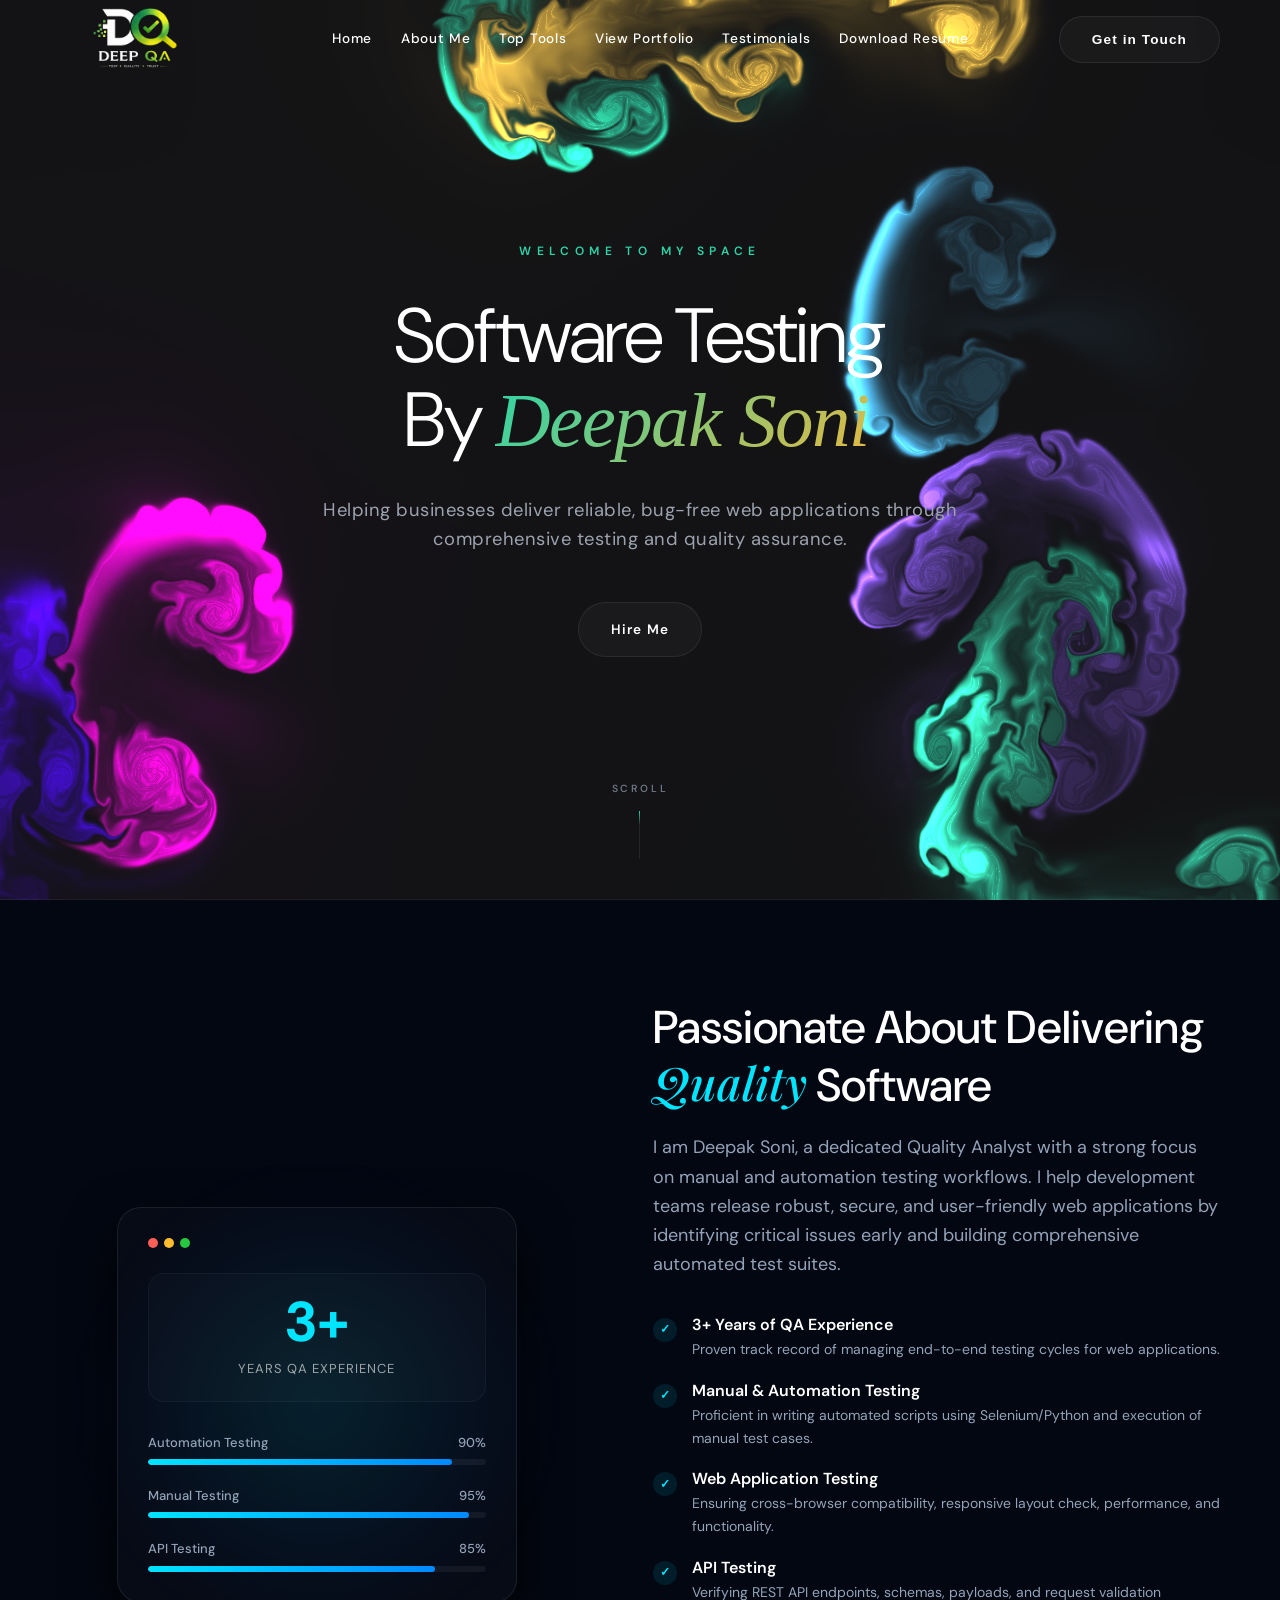
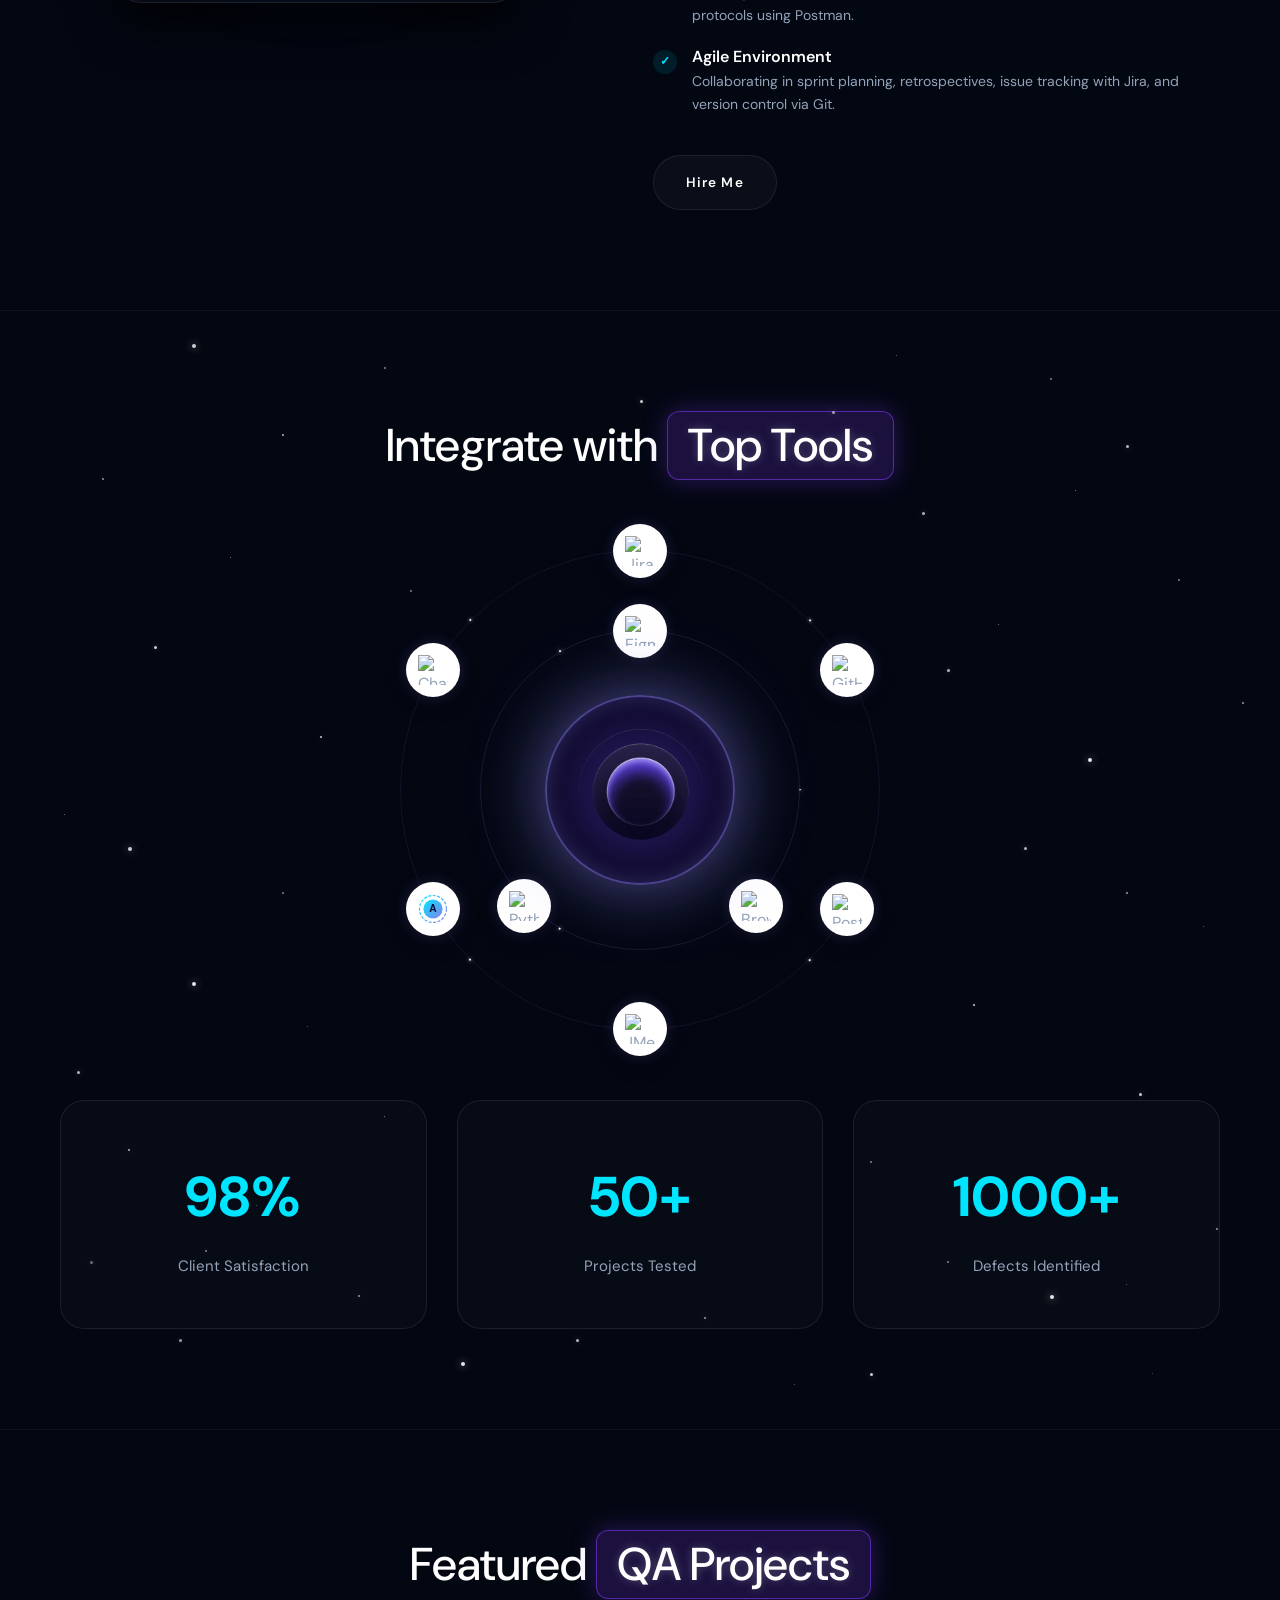
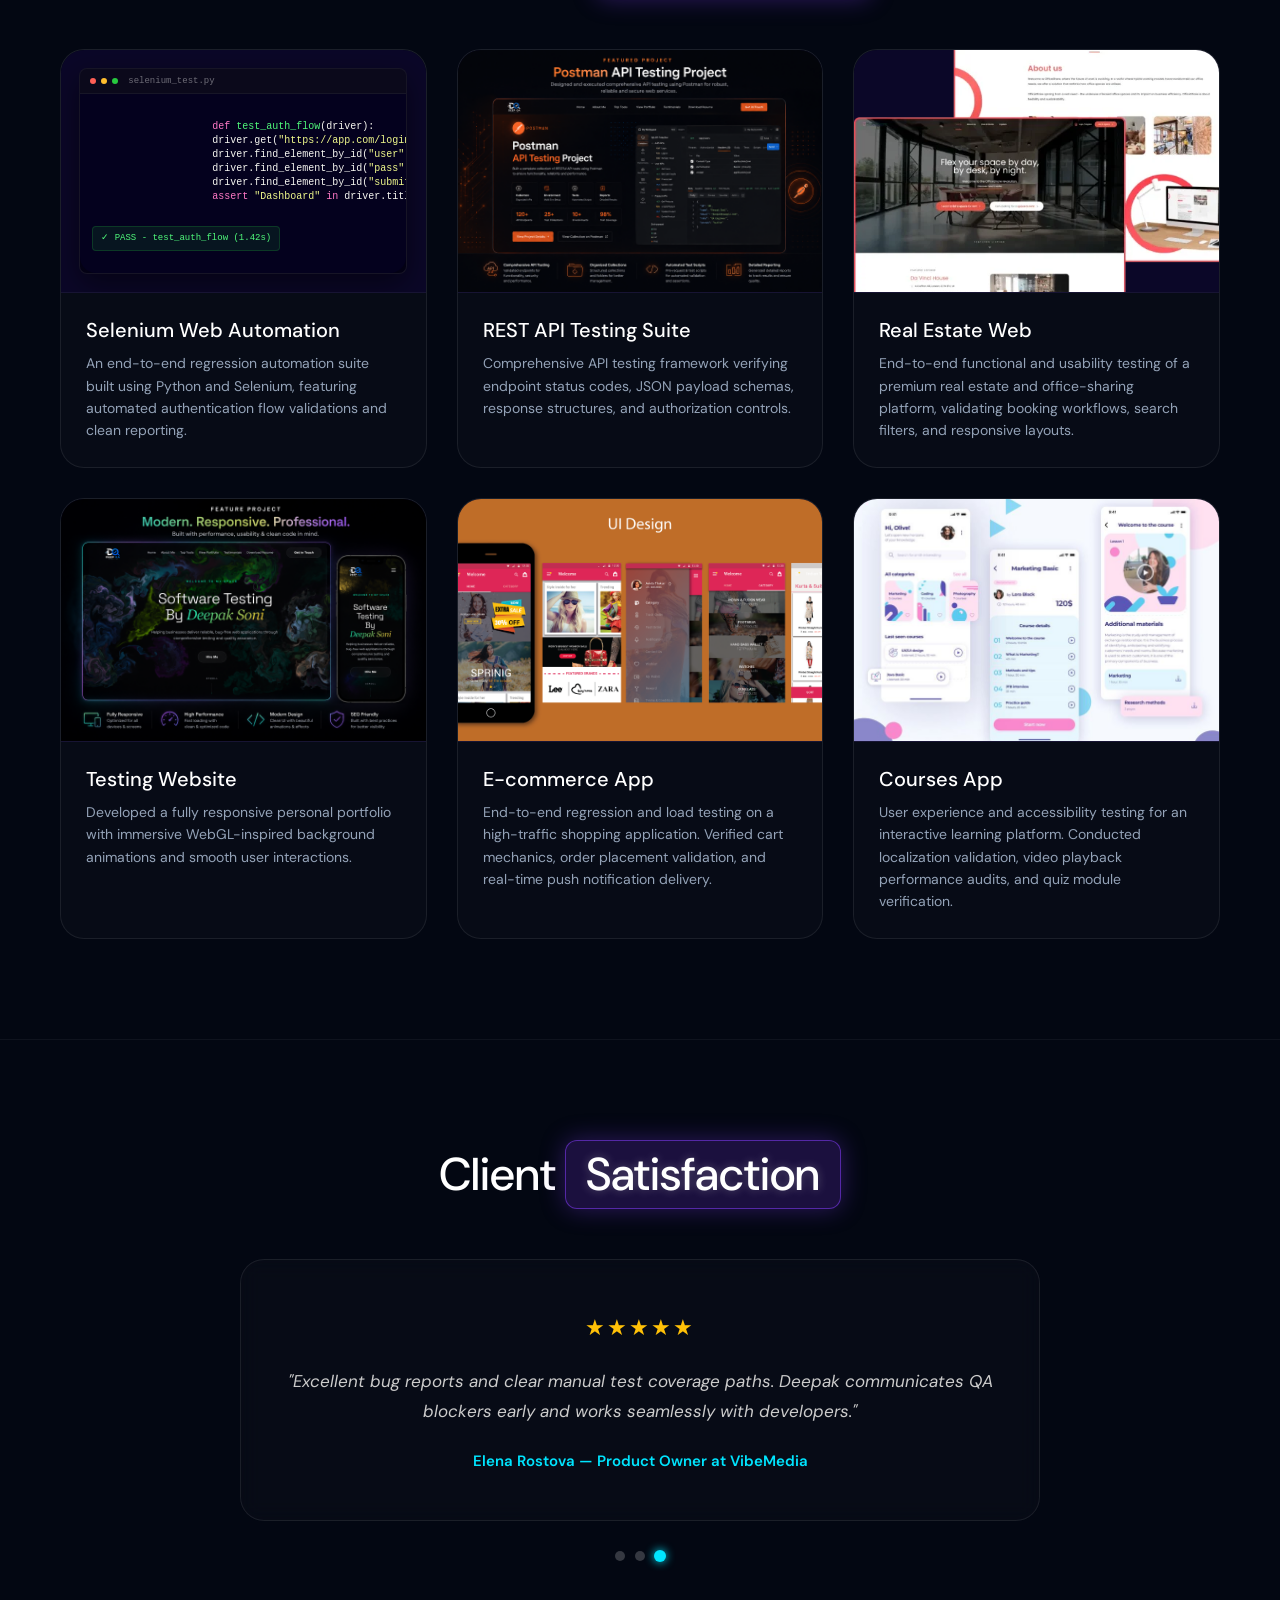
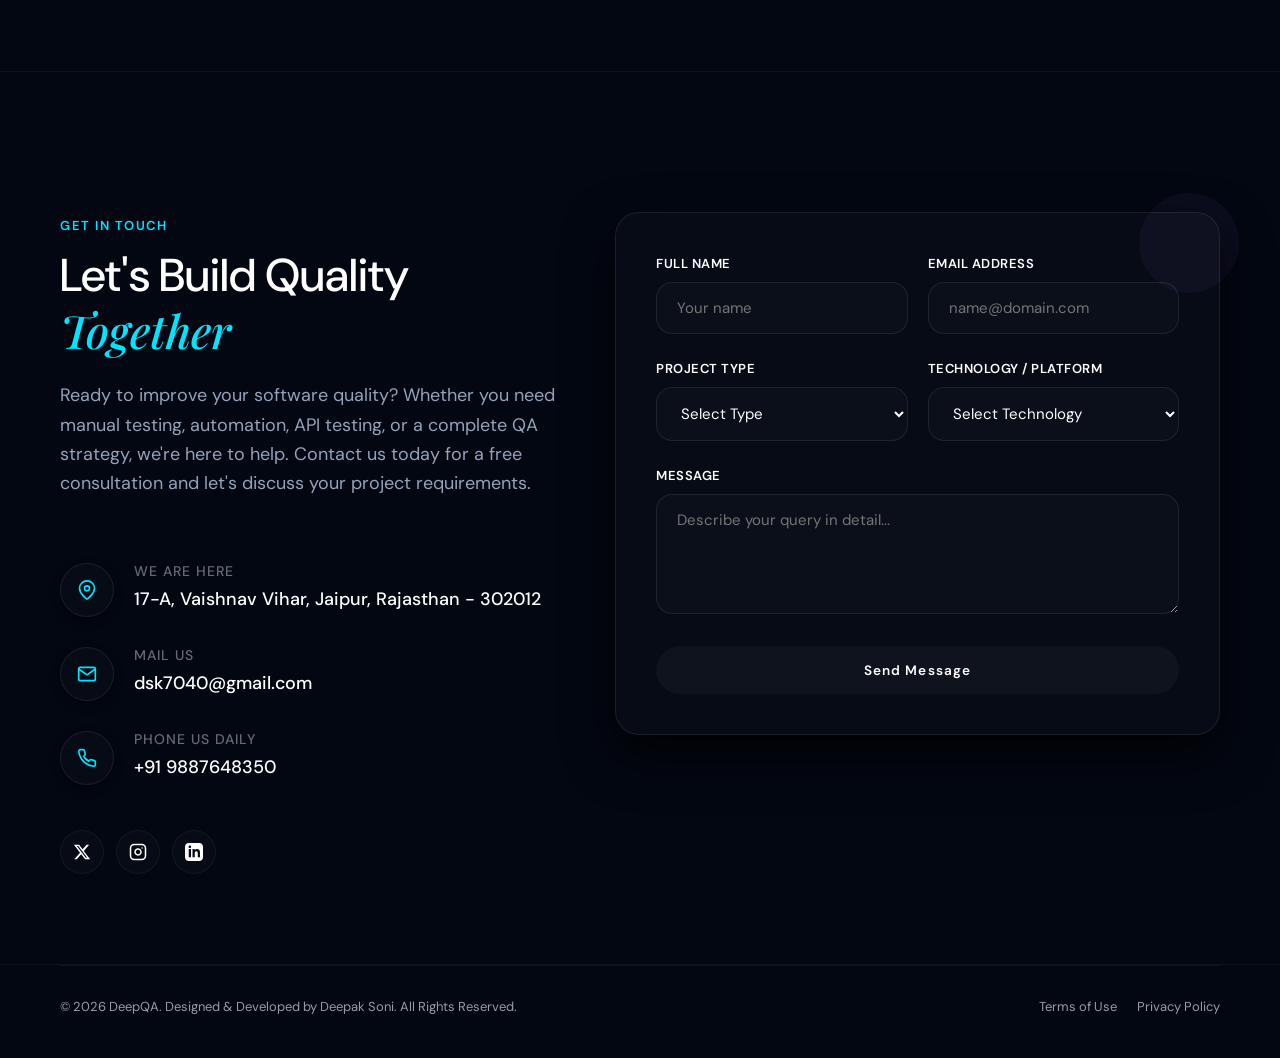
==== index.html @ c96040a7 "Move website files to repository root" ====
<!DOCTYPE html>
<html lang="en">

<head>
  <meta charset="UTF-8">
  <meta name="viewport" content="width=device-width, initial-scale=1.0">
  <title>DeepQA - DEEPAK SONI Quality Analyst</title>
  <meta name="description" content="I’m a Quality Assurance professional with 5+ years of proven success in manual
and automated testing across diverse applications, including web, desktop, and mobile platforms.">
  <link rel="stylesheet" href="style.css?v=1.1">
</head>

<body>
  <!-- WebGL Fluid Simulation Background -->
  <div class="canvas-container">
    <canvas id="fluid-canvas"></canvas>
  </div>

  <!-- Premium Sticky Header Nav -->
  <header id="header">
    <div class="container header-container">
      <a href="#home" class="logo">
        <img src="logo.png" alt="Deep QA Logo"
          style="height: 100px; width: auto; max-width: 240px; object-fit: contain;">
      </a>

      <!-- Navigation Links -->
      <nav class="alkemy-nav" id="alkemy-primary-nav" aria-label="Primary Navigation">
        <a href="#hero-banner" class="alkemy-nav-link" id="nav-features">Home</a>
        <a href="#about-me" class="alkemy-nav-link" ">About Me</a>
        <a href=" #features" class="alkemy-nav-link" id="nav-compare">Top Tools</a>
        <a href="#portfolio" class="alkemy-nav-link" id="nav-about">View Portfolio</a>
        <a href="#testimonials" class="alkemy-nav-link" id="nav-contact">Testimonials</a>
        <a href="Deepak%20CV%202026.pdf" target="_blank" class="alkemy-nav-link" id="nav-docs">Download Resume</a>

      </nav>

      <!-- Search Slot -->
      <!-- <div class="search-wrapper">
                <span class="search-icon" aria-hidden="true">
                    <svg stroke="currentColor" fill="none" stroke-width="2" viewBox="0 0 24 24" height="1em" width="1em" xmlns="http://www.w3.org/2000/svg">
                        <path stroke-linecap="round" stroke-linejoin="round" d="m21 21-5.197-5.197m0 0A7.5 7.5 0 1 0 5.196 5.196a7.5 7.5 0 0 0 10.607 10.607Z"></path>
                    </svg>
                </span>
                <input type="search" class="search-input" id="header-search" placeholder="Search makers, products..." aria-label="Search makers and products">
            </div> -->

      <!-- Header CTAs / Actions -->
      <div class="header-actions">
        <button type="button" class="btn-primary" id="btn-join-alkemy"> <a href="#contact">Get in Touch</a></button>
      </div>
    </div>
  </header>

  <!-- Main Hero Banner Section -->
  <main>
    <section class="hero-section" id="hero-banner">
      <div class="hero-content">
        <!-- Eyebrow text -->
        <p class="hero-eyebrow" id="hero-eyebrow-text">Welcome to my space</p>

        <!-- Main Header Title -->
        <h1 class="hero-title" id="hero-main-title">
          Software Testing<br>
          By <em>Deepak Soni</em>
        </h1>

        <!-- Subtitle -->
        <p class="hero-subtitle" id="hero-description-text">
          Helping businesses deliver reliable, bug-free web applications through comprehensive
          testing and quality assurance.
        </p>

        <!-- CTA Action Buttons -->
        <div class="hero-ctas">
          <a href="#contact" class="btn btn-primary">Hire Me</a>
          <!-- <button type="button" class="btn-secondary" id="btn-explore-market">EXPLORE THE MARKET</button> -->
        </div>
      </div>

      <!-- Bottom Scroll indicator -->
      <div class="scroll-indicator" id="scroll-prompt">
        <span class="scroll-text">Scroll</span>
        <div class="scroll-line-container">
          <div class="scroll-line-active"></div>
        </div>
      </div>
    </section>








    <!-- ==================== About Me Section ==================== -->
    <section id="about-me" class="shared-premium-bg">
      <div class="container">
        <div class="about-me-grid">
          <!-- Left side visual mockup / statistics -->
          <div class="about-me-left">
            <div class="about-me-visual">
              <div class="visual-glow"></div>
              <div class="visual-card">
                <div class="visual-header">
                  <span class="dot red"></span>
                  <span class="dot yellow"></span>
                  <span class="dot green"></span>
                </div>
                <div class="visual-body">
                  <div class="stat-highlight">
                    <span class="stat-big-number">3+</span>
                    <span class="stat-small-text">Years QA Experience</span>
                  </div>
                  <div class="stat-bar-list">
                    <div class="stat-bar-item">
                      <div class="stat-bar-info">
                        <span>Automation Testing</span>
                        <span>90%</span>
                      </div>
                      <div class="stat-bar-line">
                        <div class="stat-bar-fill" style="width: 90%;"></div>
                      </div>
                    </div>
                    <div class="stat-bar-item">
                      <div class="stat-bar-info">
                        <span>Manual Testing</span>
                        <span>95%</span>
                      </div>
                      <div class="stat-bar-line">
                        <div class="stat-bar-fill" style="width: 95%;"></div>
                      </div>
                    </div>
                    <div class="stat-bar-item">
                      <div class="stat-bar-info">
                        <span>API Testing</span>
                        <span>85%</span>
                      </div>
                      <div class="stat-bar-line">
                        <div class="stat-bar-fill" style="width: 85%;"></div>
                      </div>
                    </div>
                  </div>
                </div>
              </div>
            </div>
          </div>

          <!-- Right side professional introduction -->
          <div class="about-me-right">
            <!-- <span class="section-subtitle">Professional Journey</span> -->
            <h2 class="section-title">Passionate About Delivering <span class="italic-highlight">Quality</span> Software
            </h2>
            <p class="section-desc">I am Deepak Soni, a dedicated Quality Analyst with a strong focus on manual and
              automation testing workflows. I help development teams release robust, secure, and user-friendly web
              applications by identifying critical issues early and building comprehensive automated test suites.</p>

            <div class="about-me-topics">
              <div class="topic-item">
                <div class="topic-icon">✓</div>
                <div>
                  <h5>3+ Years of QA Experience</h5>
                  <p>Proven track record of managing end-to-end testing cycles for web applications.</p>
                </div>
              </div>
              <div class="topic-item">
                <div class="topic-icon">✓</div>
                <div>
                  <h5>Manual & Automation Testing</h5>
                  <p>Proficient in writing automated scripts using Selenium/Python and execution of manual test cases.
                  </p>
                </div>
              </div>
              <div class="topic-item">
                <div class="topic-icon">✓</div>
                <div>
                  <h5>Web Application Testing</h5>
                  <p>Ensuring cross-browser compatibility, responsive layout check, performance, and functionality.</p>
                </div>
              </div>
              <div class="topic-item">
                <div class="topic-icon">✓</div>
                <div>
                  <h5>API Testing</h5>
                  <p>Verifying REST API endpoints, schemas, payloads, and request validation protocols using Postman.
                  </p>
                </div>
              </div>
              <div class="topic-item">
                <div class="topic-icon">✓</div>
                <div>
                  <h5>Agile Environment</h5>
                  <p>Collaborating in sprint planning, retrospectives, issue tracking with Jira, and version control via
                    Git.</p>
                </div>
              </div>
            </div>

            <a href="#contact" class="btn btn-primary">Hire Me</a>
          </div>
        </div>
      </div>
    </section>

    <!-- ==================== Integrations & Orbit Section ==================== -->
    <section id="features" class="shared-premium-bg">
      <!-- Star particles background -->
      <div class="star-particles">
        <span class="particle p1"></span>
        <span class="particle p2"></span>
        <span class="particle p3"></span>
        <span class="particle p4"></span>
        <span class="particle p5"></span>
        <span class="particle p6"></span>
        <span class="particle p7"></span>
        <span class="particle p8"></span>
        <span class="particle p9"></span>
        <span class="particle p10"></span>
        <span class="particle p11"></span>
        <span class="particle p12"></span>
        <span class="particle p13"></span>
        <span class="particle p14"></span>
        <span class="particle p15"></span>
        <span class="particle p16"></span>
        <span class="particle p17"></span>
        <span class="particle p18"></span>
        <span class="particle p19"></span>
        <span class="particle p20"></span>
        <span class="particle p21"></span>
        <span class="particle p22"></span>
        <span class="particle p23"></span>
        <span class="particle p24"></span>
        <span class="particle p25"></span>
        <span class="particle p26"></span>
        <span class="particle p27"></span>
        <span class="particle p28"></span>
        <span class="particle p29"></span>
        <span class="particle p30"></span>
        <span class="particle p31"></span>
        <span class="particle p32"></span>
        <span class="particle p33"></span>
        <span class="particle p34"></span>
        <span class="particle p35"></span>
        <span class="particle p36"></span>
        <span class="particle p37"></span>
        <span class="particle p38"></span>
        <span class="particle p39"></span>
        <span class="particle p40"></span>
        <span class="particle p41"></span>
        <span class="particle p42"></span>
        <span class="particle p43"></span>
        <span class="particle p44"></span>
        <span class="particle p45"></span>
        <span class="particle p46"></span>
        <span class="particle p47"></span>
        <span class="particle p48"></span>
        <span class="particle p49"></span>
        <span class="particle p50"></span>
      </div>

      <div class="container text-center">
        <h2 class="section-title centered">Integrate with <span class="highlight-box">Top Tools</span></h2>

        <div class="orbit-container-wrapper">
          <div class="orbit-system">
            <!-- Center Sphere -->
            <div class="center-sphere">
              <img src="h1-il1-768x710.webp" alt="Center Logo" class="center-profile-img">
            </div>

            <!-- Inner Orbit Path -->
            <div class="orbit-path inner-path">
              <div class="orbiting-tool figma">
                <div class="tool-icon-inner">
                  <img src="https://upload.wikimedia.org/wikipedia/commons/3/33/Figma-logo.svg" alt="Figma">
                </div>
                <span class="tool-tooltip">Figma</span>
              </div>
              <div class="orbiting-tool python">
                <div class="tool-icon-inner">
                  <img src="https://cdn.jsdelivr.net/gh/devicons/devicon/icons/python/python-original.svg" alt="Python">
                </div>
                <span class="tool-tooltip">Python</span>
              </div>
              <div class="orbiting-tool browserstack">
                <div class="tool-icon-inner">
                  <img src="https://www.vectorlogo.zone/logos/browserstack/browserstack-icon.svg" alt="BrowserStack">
                </div>
                <span class="tool-tooltip">BrowserStack</span>
              </div>
            </div>

            <!-- Inner Orbit Dots -->
            <div class="orbit-path inner-dots-path">
              <span class="orbit-dot d1"></span>
              <span class="orbit-dot d2"></span>
              <span class="orbit-dot d3"></span>
            </div>

            <!-- Outer Orbit Path -->
            <div class="orbit-path outer-path">
              <div class="orbiting-tool jira">
                <div class="tool-icon-inner">
                  <img src="https://cdn.jsdelivr.net/gh/devicons/devicon/icons/jira/jira-original.svg" alt="Jira">
                </div>
                <span class="tool-tooltip">Jira</span>
              </div>
              <div class="orbiting-tool github">
                <div class="tool-icon-inner">
                  <img src="https://upload.wikimedia.org/wikipedia/commons/9/91/Octicons-mark-github.svg" alt="GitHub">
                </div>
                <span class="tool-tooltip">GitHub</span>
              </div>
              <div class="orbiting-tool postman">
                <div class="tool-icon-inner">
                  <img src="https://www.vectorlogo.zone/logos/getpostman/getpostman-icon.svg" alt="Postman">
                </div>
                <span class="tool-tooltip">Postman</span>
              </div>
              <div class="orbiting-tool jmeter">
                <div class="tool-icon-inner">
                  <img src="https://jmeter.apache.org/images/jmeter_square.svg" alt="JMeter">
                </div>
                <span class="tool-tooltip">JMeter</span>
              </div>
              <div class="orbiting-tool antigravity">
                <div class="tool-icon-inner">
                  <svg width="32" height="32" viewBox="0 0 100 100" xmlns="http://www.w3.org/2000/svg">
                    <defs>
                      <linearGradient id="antigravity-grad" x1="0%" y1="0%" x2="100%" y2="100%">
                        <stop offset="0%" stop-color="#00E5FF" />
                        <stop offset="100%" stop-color="#8980F1" />
                      </linearGradient>
                    </defs>
                    <circle cx="50" cy="50" r="45" fill="none" stroke="url(#antigravity-grad)" stroke-width="4"
                      stroke-dasharray="10 5" />
                    <circle cx="50" cy="50" r="32" fill="url(#antigravity-grad)" />
                    <text x="50" y="61" font-family="'Space Grotesk', sans-serif" font-size="34" font-weight="900"
                      fill="#0C0835" text-anchor="middle">A</text>
                  </svg>
                </div>
                <span class="tool-tooltip">Antigravity</span>
              </div>
              <div class="orbiting-tool chatgpt">
                <div class="tool-icon-inner">
                  <img src="https://upload.wikimedia.org/wikipedia/commons/0/04/ChatGPT_logo.svg" alt="ChatGPT">
                </div>
                <span class="tool-tooltip">ChatGPT</span>
              </div>
            </div>

            <!-- Outer Orbit Dots -->
            <div class="orbit-path outer-dots-path">
              <span class="orbit-dot d4"></span>
              <span class="orbit-dot d5"></span>
              <span class="orbit-dot d6"></span>
              <span class="orbit-dot d7"></span>
            </div>

          </div>
        </div>

        <!-- ==================== Stats Section ==================== -->
        <div class="stats-row" style="margin-top: 40px;">
          <div class="stat-box">
            <div class="stat-number" data-target="98" data-suffix="%">98%</div>
            <p class="stat-label">Client Satisfaction</p>
          </div>
          <div class="stat-box">
            <div class="stat-number" data-target="50" data-suffix="+">50+</div>
            <p class="stat-label">Projects Tested</p>
          </div>
          <div class="stat-box">
            <div class="stat-number" data-target="1000" data-suffix="+">1000+</div>
            <p class="stat-label">Defects Identified</p>
          </div>
        </div>
      </div>
    </section>

    <!-- ==================== Portfolio Section ==================== -->
    <section id="portfolio" class="shared-premium-bg">

      <div class="container">
        <div class="text-center" style="margin-bottom: 50px;">
          <!-- <span class="section-subtitle">My Work</span> -->
          <h2 class="section-title centered">Featured <span class="highlight-box">QA
              Projects</span></h2>
        </div>

        <div class="portfolio-grid">
          <!-- Project 1: Selenium Web Automation Suite -->
          <div class="portfolio-card">
            <div class="portfolio-img-container">
              <div class="portfolio-mockup">
                <div class="mockup-header">
                  <span class="mockup-dot red"></span>
                  <span class="mockup-dot yellow"></span>
                  <span class="mockup-dot green"></span>
                  <span class="mockup-title">selenium_test.py</span>
                </div>
                <div class="mockup-body">
                  <div class="automation-code">
                    <span class="keyword">def</span> <span class="func">test_auth_flow</span>(driver):
                    driver.get(<span class="str">"https://app.com/login"</span>)
                    driver.find_element_by_id(<span class="str">"user"</span>).send_keys(<span
                      class="str">"admin"</span>)
                    driver.find_element_by_id(<span class="str">"pass"</span>).send_keys(<span
                      class="str">"secret"</span>)
                    driver.find_element_by_id(<span class="str">"submit"</span>).click()
                    <span class="keyword">assert</span> <span class="str">"Dashboard"</span> <span
                      class="keyword">in</span> driver.title
                  </div>
                  <div class="automation-result">
                    ✓ PASS - test_auth_flow (1.42s)
                  </div>
                </div>
              </div>
            </div>
            <div class="portfolio-info">
              <h4>Selenium Web Automation</h4>
              <p>An end-to-end regression automation suite built using Python and Selenium, featuring automated
                authentication flow validations and clean reporting.</p>
            </div>
          </div>

          <!-- Project 2: REST API Testing Suite -->
          <div class="portfolio-card">
            <div class="portfolio-img-container">
              <img src="postmanproject.png" alt="REST API Testing Suite"
                style="width: 100%; height: 100%; object-fit: cover; display: block;">
            </div>
            <div class="portfolio-info">
              <h4>REST API Testing Suite</h4>
              <p>Comprehensive API testing framework verifying endpoint status codes, JSON payload schemas, response
                structures, and authorization controls.</p>
            </div>
          </div>

          <!-- Project 3: Real Estate Web -->
          <div class="portfolio-card">
            <div class="portfolio-img-container">
              <img src="officeShare.webp" alt="Real Estate Web"
                style="width: 100%; height: 100%; object-fit: cover; display: block;">
            </div>
            <div class="portfolio-info">
              <h4>Real Estate Web</h4>
              <p>End-to-end functional and usability testing of a premium real estate and office-sharing platform,
                validating booking workflows, search filters, and responsive layouts.</p>
            </div>
          </div>

          <!-- Project 4: Testing Website -->
          <div class="portfolio-card">
            <div class="portfolio-img-container">
              <img src="Project image.png" alt="Project image"
                style="width: 100%; height: 100%; object-fit: cover; display: block;">
            </div>
            <div class="portfolio-info">
              <h4>Testing Website</h4>
              <p>Developed a fully responsive personal portfolio with immersive WebGL-inspired background animations and
                smooth user interactions.</p>
            </div>
          </div>

          <!-- Project 5: E-commerce App -->
          <div class="portfolio-card">
            <div class="portfolio-img-container">
              <img src="ecommerce.png" alt="E-commerce App"
                style="width: 100%; height: 100%; object-fit: cover; display: block;">
            </div>
            <div class="portfolio-info">
              <h4>E-commerce App</h4>
              <p>End-to-end regression and load testing on a high-traffic shopping application. Verified cart mechanics,
                order placement validation, and real-time push notification delivery.</p>
            </div>
          </div>

          <!-- Project 6: Courses App -->
          <div class="portfolio-card">
            <div class="portfolio-img-container">
              <img src="courses.png" alt="Courses App"
                style="width: 100%; height: 100%; object-fit: cover; display: block;">
            </div>
            <div class="portfolio-info">
              <h4>Courses App</h4>
              <p>User experience and accessibility testing for an interactive learning platform. Conducted localization
                validation, video playback performance audits, and quiz module verification.</p>
            </div>
          </div>

        </div>
      </div>
    </section>

    <!-- ==================== Client Testimonials Section ==================== -->
    <section id="testimonials" class="shared-premium-bg">

      <div class="container">
        <div class="text-center" style="margin-bottom: 30px;">
          <!-- <span class="section-subtitle">Client Feedback</span> -->
          <h2 class="section-title centered">Client <span class="highlight-box">Satisfaction</span></h2>
        </div>

        <div class="testimonials-carousel-wrapper">
          <div class="testimonials-carousel" id="testimonialsCarousel">

            <!-- Testimonial 1 -->
            <div class="testimonial-card">
              <div class="testimonial-rating"><span class="star">★</span><span class="star">★</span><span
                  class="star">★</span><span class="star">★</span><span class="star empty">☆</span></div>
              <p class="testimonial-text">"Deepak's automated test scripts reduced our regression cycle from weeks to
                just hours. His thorough API checks caught critical issues before production."</p>
              <h4 class="testimonial-client">Sarah Jenkins — CTO at CloudSync</h4>
            </div>

            <!-- Testimonial 2 -->
            <div class="testimonial-card">
              <div class="testimonial-rating"><span class="star">★</span><span class="star">★</span><span
                  class="star">★</span><span class="star">★</span><span class="star">★</span></div>
              <p class="testimonial-text">"The depth of API testing is outstanding. Deepak identified multiple security
                and payload bugs that we completely missed in development."</p>
              <h4 class="testimonial-client">Michael Chen — Tech Lead at FinGo</h4>
            </div>

            <!-- Testimonial 3 -->
            <div class="testimonial-card">
              <div class="testimonial-rating"><span class="star">★</span><span class="star">★</span><span
                  class="star">★</span><span class="star">★</span><span class="star">★</span></div>
              <p class="testimonial-text">"Excellent bug reports and clear manual test coverage paths. Deepak
                communicates QA blockers early and works seamlessly with developers."</p>
              <h4 class="testimonial-client">Elena Rostova — Product Owner at VibeMedia</h4>
            </div>

          </div>

          <!-- Carousel dots -->
          <div class="carousel-dots" id="carouselDots">
            <span class="carousel-dot active" data-index="0"></span>
            <span class="carousel-dot" data-index="1"></span>
            <span class="carousel-dot" data-index="2"></span>
          </div>
        </div>
      </div>
    </section>

    <!-- Removed Pricing Section -->

    <!-- Removed FAQ Section -->

    <!-- Removed Blog Section -->

    <!-- ==================== Contact Section ==================== -->
    <section id="contact" class="section-padding" style="padding-bottom: 50px;">
      <canvas class="fluid-canvas" id="contact-canvas"></canvas>
      <div class="container">
        <div class="contact-grid">
          <div class="contact-info">
            <div>
              <span class="section-subtitle">Get In Touch</span>
              <h2 class="section-title">Let's Build Quality <span class="italic-highlight">Together</span></h2>
              <p class="section-desc">Ready to improve your software quality? Whether you need manual testing,
                automation, API testing, or a complete QA strategy, we're here to help. Contact us today for a free
                consultation and let's discuss your project requirements.</p>
            </div>

            <!-- Details list -->
            <div class="contact-item">
              <div class="contact-icon">
                <svg width="20" height="20" viewBox="0 0 24 24" fill="none" stroke="currentColor" stroke-width="2"
                  stroke-linecap="round" stroke-linejoin="round">
                  <path d="M21 10c0 7-9 13-9 13s-9-6-9-13a9 9 0 0 1 18 0z" />
                  <circle cx="12" cy="10" r="3" />
                </svg>
              </div>
              <div class="contact-text">
                <h4>We are Here</h4>
                <p>17-A, Vaishnav Vihar, Jaipur, Rajasthan - 302012</p>
              </div>
            </div>

            <div class="contact-item">
              <div class="contact-icon">
                <svg width="20" height="20" viewBox="0 0 24 24" fill="none" stroke="currentColor" stroke-width="2"
                  stroke-linecap="round" stroke-linejoin="round">
                  <path d="M4 4h16c1.1 0 2 .9 2 2v12c0 1.1-.9 2-2 2H4c-1.1 0-2-.9-2-2V6c0-1.1.9-2 2-2z" />
                  <polyline points="22,6 12,13 2,6" />
                </svg>
              </div>
              <div class="contact-text">
                <h4>Mail Us</h4>
                <p>dsk7040@gmail.com</p>
              </div>
            </div>

            <div class="contact-item">
              <div class="contact-icon">
                <svg width="20" height="20" viewBox="0 0 24 24" fill="none" stroke="currentColor" stroke-width="2"
                  stroke-linecap="round" stroke-linejoin="round">
                  <path
                    d="M22 16.92v3a2 2 0 0 1-2.18 2 19.79 19.79 0 0 1-8.63-3.07 19.5 19.5 0 0 1-6-6 19.79 19.79 0 0 1-3.07-8.67A2 2 0 0 1 4.11 2h3a2 2 0 0 1 2 1.72 12.84 12.84 0 0 0 .7 2.81 2 2 0 0 1-.45 2.11L8.09 9.91a16 16 0 0 0 6 6l1.27-1.27a2 2 0 0 1 2.11-.45 12.84 12.84 0 0 0 2.81.7A2 2 0 0 1 22 16.92z" />
                </svg>
              </div>
              <div class="contact-text">
                <h4>Phone Us Daily</h4>
                <p>+91 9887648350</p>
              </div>
            </div>

            <!-- Social Links -->
            <div class="contact-socials">
              <a href="https://x.com/DeepakS82526535" target="_blank" rel="noopener noreferrer"
                class="social-btn twitter" aria-label="X (Twitter)">
                <svg width="18" height="18" viewBox="0 0 24 24" fill="currentColor">
                  <path
                    d="M18.244 2.25h3.308l-7.227 8.26 8.502 11.24H16.17l-5.214-6.817L4.99 21.75H1.68l7.73-8.835L1.254 2.25H8.08l4.713 6.231zm-1.161 17.52h1.833L7.084 4.126H5.117z" />
                </svg>
              </a>
              <a href="https://www.instagram.com/deepak_sonii/" target="_blank" rel="noopener noreferrer"
                class="social-btn instagram" aria-label="Instagram">
                <svg width="18" height="18" viewBox="0 0 24 24" fill="none" stroke="currentColor" stroke-width="2"
                  stroke-linecap="round" stroke-linejoin="round">
                  <rect x="2" y="2" width="20" height="20" rx="5" ry="5" />
                  <path d="M16 11.37A4 4 0 1 1 12.63 8 4 4 0 0 1 16 11.37z" />
                  <line x1="17.5" y1="6.5" x2="17.51" y2="6.5" />
                </svg>
              </a>
              <a href="https://www.linkedin.com/in/deepak-soni-121303154/" target="_blank" rel="noopener noreferrer"
                class="social-btn linkedin" aria-label="LinkedIn">
                <svg width="18" height="18" viewBox="0 0 24 24" fill="currentColor">
                  <path
                    d="M19 0h-14c-2.761 0-5 2.239-5 5v14c0 2.761 2.239 5 5 5h14c2.762 0 5-2.239 5-5v-14c0-2.761-2.238-5-5-5zm-11 19h-3v-11h3v11zm-1.5-12.268c-.966 0-1.75-.779-1.75-1.75s.784-1.75 1.75-1.75 1.75.779 1.75 1.75-.784 1.75-1.75 1.75zm13.5 12.268h-3v-5.604c0-3.368-4-3.113-4 0v5.604h-3v-11h3v1.765c1.396-2.586 7-2.777 7 2.476v6.759z" />
                </svg>
              </a>
            </div>
          </div>

          <!-- Contact Form Glassmorphic Card -->
          <div class="contact-form-card">
                        <form id="contactForm" name="contact" method="POST" data-netlify="true" netlify-honeypot="bot-field">

              <!-- Required for Netlify -->
              <input type="hidden" name="form-name" value="contact">

              <!-- Spam Protection -->
              <p style="display:none;">
                <label>Don't fill this out:
                  <input name="bot-field">
                </label>
              </p>

              <div class="form-row">
                <div class="form-group">
                  <label for="name" class="form-label">Full Name</label>
                  <input type="text" id="name" name="name" class="form-input" placeholder="Your name" required>
                </div>

                <div class="form-group">
                  <label for="email" class="form-label">Email Address</label>
                  <input type="email" id="email" name="email" class="form-input" placeholder="name@domain.com" required>
                </div>
              </div>

              <div class="form-row">
                <div class="form-group">
                  <label for="project-type" class="form-label">Project Type</label>
                  <select id="project-type" name="project-type" class="form-input" required>

                    <option value="" disabled selected hidden>Select Type</option>
                    <option value="New Project">New Project</option>
                    <option value="Ongoing Project">Ongoing Project</option>
                    <option value="Need Manual Testing">Need Manual Testing</option>
                    <option value="Need Automation Testing">Need Automation Testing</option>
                    <option value="Need API Testing">Need API Testing</option>
                    <option value="Pre-Release Testing">Pre-Release Testing</option>
                    <option value="QA Consultation">QA Consultation</option>
                    <option value="Other">Other</option>
                  </select>
                </div>

                <div class="form-group">
                  <label for="technology" class="form-label">Technology / Platform</label>
                  <select id="technology" name="technology" class="form-input" required>

                    <option value="" disabled selected hidden>Select Technology</option>
                    <option value="Website">Website</option>
                    <option value="Mobile App">Mobile App</option>
                    <option value="Desktop App">Desktop App</option>
                    <option value="E-commerce">E-commerce</option>
                    <option value="Other">Other</option>
                  </select>
                </div>
              </div>

              <div class="form-group">
                <label for="message" class="form-label">Message</label>
                <textarea id="message" name="message" class="form-input" placeholder="Describe your query in detail..."
                  required></textarea>
              </div>

              <button type="submit" class="btn btn-primary" style="width:100%;border:none;">
                Send Message
              </button>

            </form>
          </div>
        </div>
      </div>
    </section>

  </main>

  <!-- ==================== Footer ==================== -->
  <footer>
    <div class="container">


      <div class="footer-bottom">
        <p>© 2026 DeepQA. Designed & Developed by Deepak Soni. All Rights Reserved.</p>
        <div class="footer-bottom-links">
          <a target="_blank" href="terms.html">Terms of Use</a>
          <a target="_blank" href="privacy.html">Privacy Policy</a>
        </div>
      </div>
    </div>
  </footer>

  <!-- ==================== Back to Top Button ==================== -->
  <button id="backToTop" class="back-to-top-btn" aria-label="Back to Top">
    <svg width="20" height="20" viewBox="0 0 24 24" fill="none" stroke="currentColor" stroke-width="3"
      stroke-linecap="round" stroke-linejoin="round">
      <polyline points="18 15 12 9 6 15"></polyline>
    </svg>
  </button>

  <script src="https://cdnjs.cloudflare.com/ajax/libs/three.js/r128/three.min.js"></script>
  <script src="fluid.js"></script>
  <script src="script.js?v=1.4"></script>
</body>

</html>
---- style.css ----
@import url('https://fonts.googleapis.com/css2?family=DM+Sans:ital,opsz,wght@0,9..40,100..1000;1,9..40,100..1000&family=Playfair+Display:ital,');

/* ==========================================================================
   Design System & Variables (DARK MODE)
   ========================================================================== */
:root {
  /* Colors */
  --primary-color: #00E5FF;
  /* Bright cyan/teal */
  --secondary-color: #0088FF;
  /* Bright blue */
  --dark-color: #FFFFFF;
  /* White headings */
  --text-color: #94A3B8;
  /* Slate gray body text */
  --bg-light: #0B0F19;
  /* Sleek dark gray-blue background */
  --bg-white: #030712;
  /* Deepest dark background */
  --bg-card: rgba(255, 255, 255, 0.02);
  /* Glassmorphism card bg */
  --border-color: rgba(0, 229, 255, 0.08);
  /* Cyan border glow */
  --accent-gradient: linear-gradient(135deg, var(--primary-color) 0%, var(--secondary-color) 100%);
  --accent-gradient-hover: linear-gradient(135deg, var(--secondary-color) 0%, var(--primary-color) 100%);
  --shadow-sm: 0 4px 10px rgba(0, 0, 0, 0.4);
  --shadow-md: 0 10px 30px rgba(0, 0, 0, 0.6);
  --shadow-lg: 0 20px 50px rgba(0, 0, 0, 0.8);
  --border-glow: 0 0 20px rgba(0, 229, 255, 0.1);

  /* Fonts */
  --font-headings: 'DM Sans', sans-serif;
  --font-body: 'DM Sans', sans-serif;
  --font-italic: 'Playfair Display', serif;

  /* Layout */
  --header-height: 80px;
  --border-radius-sm: 8px;
  --border-radius-md: 16px;
  --border-radius-lg: 24px;
  --transition: all 0.3s cubic-bezier(0.4, 0, 0.2, 1);
}

/* ==========================================================================
   Resets & Base Styles
   ========================================================================== */
* {
  margin: 0;
  padding: 0;
  box-sizing: border-box;
}

html {
  scroll-behavior: smooth;
}

body {
  font-family: var(--font-body);
  font-size: 16px;
  line-height: 1.625;
  font-weight: 400;
  color: var(--text-color);
  background-color: var(--bg-white);
  overflow-x: hidden;
}

a {
  text-decoration: none;
  color: inherit;
  transition: var(--transition);
}

ul {
  list-style: none;
}

img {
  max-width: 100%;
  height: auto;
  display: block;
}

h1,
h2,
h3,
h4,
h5,
h6 {
  font-family: var(--font-headings);
  color: var(--dark-color);
  font-weight: 500;
  line-height: 1.2;
}

h1 {
  font-size: 56px;
}

h2 {
  font-size: 46px;
}

h3 {
  font-size: 38px;
}

h4 {
  font-size: 30px;
}

h5 {
  font-size: 24px;
}

h6 {
  font-size: 20px;
}

span.italic-highlight {
  font-family: var(--font-italic);
  font-weight: 500;
  font-style: italic;
  color: var(--primary-color);
}

.section-padding {
  padding: 100px 0;
}

.container {
  width: 100%;
  max-width: 1200px;
  margin: 0 auto;
  padding: 0 20px;
}

/* ==========================================================================
   Common & Utility Components
   ========================================================================== */
.btn {
  display: inline-flex;
  align-items: center;
  justify-content: center;
  padding: 14px 28px;
  font-family: var(--font-headings);
  font-size: 15px;
  font-weight: 500;
  border-radius: 30px;
  cursor: pointer;
  transition: var(--transition);
  border: 1px solid transparent;
}

.btn-primary {
  background: var(--accent-gradient);
  color: #FFFFFF;
}

.btn-primary:hover {
  background: var(--accent-gradient-hover);
  transform: translateY(-2px);
  box-shadow: 0 8px 20px rgba(0, 229, 255, 0.35);
}

.btn-outline {
  border: 1px solid rgba(255, 255, 255, 0.15);
  background: transparent;
  color: var(--dark-color);
}

.btn-outline:hover {
  background: #FFFFFF;
  color: var(--bg-white);
  border-color: #FFFFFF;
  transform: translateY(-2px);
}

.btn-icon {
  margin-right: 8px;
}

.section-subtitle {
  font-family: var(--font-headings);
  color: var(--primary-color);
  font-weight: 600;
  text-transform: uppercase;
  letter-spacing: 1.5px;
  font-size: 13px;
  margin-bottom: 12px;
  display: inline-block;
}

.section-title {
  margin-bottom: 20px;
  max-width: 700px;
}

.section-desc {
  font-size: 18px;
  max-width: 650px;
  color: var(--text-color);
  margin-bottom: 35px;
}

.text-center {
  text-align: center;
}

.centered {
  margin-left: auto;
  margin-right: auto;
  text-align: center;
}

/* ==========================================================================
   Header & Navigation
   ========================================================================== */
/* Top Bar Styling */
.top-bar {
  height: 40px;
  background-color: var(--bg-white);
  border-bottom: 1px solid rgba(255, 255, 255, 0.05);
  font-family: var(--font-headings);
  font-size: 13px;
  color: var(--text-color);
  display: flex;
  align-items: center;
  z-index: 1001;
  position: relative;
}

.top-bar-container {
  display: flex;
  justify-content: space-between;
  align-items: center;
  width: 100%;
}

.top-bar-left {
  display: flex;
  align-items: center;
}

.top-bar-right a {
  color: var(--primary-color);
  font-weight: 500;
  display: flex;
  align-items: center;
  gap: 4px;
}

.top-bar-right a:hover {
  color: #FFFFFF;
}

/* ==========================================================================
   Header & Navigation
   ========================================================================== */
header {
  position: absolute;
  top: 0;
  left: 0;
  width: 100%;
  height: var(--header-height);
  background-color: transparent;
  z-index: 1000;
  transition: var(--transition);
  border-bottom: 1px solid transparent;
}

header.scrolled {
  position: fixed;
  top: 0;
  background-color: rgba(3, 7, 18, 0.9);
  backdrop-filter: blur(10px);
  border-bottom: 1px solid rgba(255, 255, 255, 0.05);
  box-shadow: var(--shadow-sm);
}

.header-container {
  display: flex;
  align-items: center;
  justify-content: space-between;
  height: 100%;
}

.logo {
  font-family: var(--font-headings);
  font-size: 26px;
  font-weight: 700;
  color: var(--dark-color);
  display: flex;
  align-items: center;
  gap: 8px;
}

.logo span {
  color: var(--primary-color);
}

.nav-menu {
  display: flex;
  align-items: center;
  gap: 30px;
}

.nav-link {
  font-family: var(--font-headings);
  font-size: 14px;
  font-weight: 500;
  color: var(--dark-color);
  padding: 8px 0;
  position: relative;
}

.nav-link::after {
  content: '';
  position: absolute;
  bottom: 0;
  left: 0;
  width: 0;
  height: 2px;
  background-color: var(--primary-color);
  transition: var(--transition);
}

.nav-link:hover::after,
.nav-link.active::after {
  width: 100%;
}

.nav-link:hover,
.nav-link.active {
  color: var(--primary-color);
}

.header-cta {
  display: flex;
  align-items: center;
  gap: 10px;
}

.header-icon-btn {
  background: none;
  border: none;
  color: var(--dark-color);
  cursor: pointer;
  padding: 8px;
  display: flex;
  align-items: center;
  justify-content: center;
  transition: var(--transition);
  position: relative;
  border-radius: 50%;
}

.header-icon-btn:hover {
  color: var(--primary-color);
  background-color: rgba(255, 255, 255, 0.05);
}

.cart-btn {
  margin-right: 5px;
}

.cart-badge {
  position: absolute;
  top: 0px;
  right: 0px;
  background: var(--accent-gradient);
  color: #030712;
  font-family: var(--font-headings);
  font-size: 9px;
  font-weight: 700;
  width: 15px;
  height: 15px;
  border-radius: 50%;
  display: flex;
  align-items: center;
  justify-content: center;
}

.btn-header-cta {
  padding: 10px 20px;
  font-size: 14px;
}

/* Mobile Menu Button */
.mobile-nav-toggle {
  display: none;
  background: none;
  border: none;
  cursor: pointer;
  padding: 4px;
  z-index: 1100;
}

.mobile-nav-toggle span {
  display: block;
  width: 24px;
  height: 2px;
  background-color: var(--dark-color);
  margin: 5px 0;
  transition: var(--transition);
}

/* ==========================================================================
   Hero Section
   ========================================================================== */
#home {
  background-color: #000000;
  /* Pure black background for high contrast WebGL fluid */
  padding-top: calc(var(--header-height) + 60px);
  padding-bottom: 80px;
  position: relative;
  overflow: hidden;
  border-bottom: 1px solid rgba(255, 255, 255, 0.05);
}

/* #home::before {
  content: '';
  position: absolute;
  width: 600px;
  height: 600px;
  border-radius: 50%;
  background: radial-gradient(circle, rgba(0, 229, 255, 0.12) 0%, rgba(255, 255, 255, 0) 70%);
  top: -150px;
  right: -100px;
  z-index: 0;
} */

/* #home::after is removed to prevent background washing out */

/* ==========================================================================
   Hero Section Layout (Centered Single Column)
   ========================================================================== */
.hero-grid {
  display: flex;
  flex-direction: column;
  align-items: center;
  justify-content: center;
  text-align: center;
  position: relative;
  z-index: 2;
}

.hero-left {
  text-align: center;
  display: flex;
  flex-direction: column;
  align-items: center;
  justify-content: center;
  max-width: 800px;
  margin: 0 auto;
  padding: 40px;
  border-radius: var(--border-radius-lg);
  background: radial-gradient(circle, rgba(11, 15, 25, 0.85) 0%, rgba(11, 15, 25, 0.55) 60%, rgba(11, 15, 25, 0) 100%);
  position: relative;
  z-index: 2;
}

.hero-left h1 {
  font-family: var(--font-headings);
  font-size: 46px;
  font-weight: 500;
  line-height: 1.3;
  margin: 10px 0 20px 0;
  letter-spacing: -0.5px;
  color: #FFFFFF;
}

.hero-subtitle {
  font-family: var(--font-headings);
  font-size: 22px;
  font-weight: 600;
  color: var(--primary-color);
  margin-bottom: 20px;
  letter-spacing: 0.5px;
}

.hero-tagline {
  font-size: 18px;
  line-height: 1.7;
  color: var(--text-color);
  margin-bottom: 40px;
  max-width: 600px;
  margin-left: auto;
  margin-right: auto;
}

.hero-cta-buttons {
  display: flex;
  flex-wrap: wrap;
  gap: 15px;
  justify-content: center;
}

/* Responsive adjustments */
@media (max-width: 768px) {
  .hero-left h1 {
    font-size: 32px;
  }
}

/* ==========================================================================
   About Me Section
   ========================================================================== */
#about-me {}

.about-me-grid {
  display: grid;
  grid-template-columns: 0.95fr 1.05fr;
  gap: 80px;
  align-items: center;
}

.about-me-left {
  display: flex;
  justify-content: center;
  position: relative;
}

.about-me-visual {
  position: relative;
  width: 100%;
  max-width: 400px;
}

.visual-glow {
  position: absolute;
  top: 50%;
  left: 50%;
  transform: translate(-50%, -50%);
  width: 120%;
  height: 120%;
  background: radial-gradient(circle, rgba(0, 229, 255, 0.1) 0%, rgba(0, 136, 255, 0.03) 50%, rgba(0, 0, 0, 0) 70%);
  z-index: 1;
  pointer-events: none;
  filter: blur(20px);
}

.visual-card {
  position: relative;
  width: 100%;
  background-color: var(--bg-card);
  border: 1px solid var(--border-color);
  border-radius: var(--border-radius-lg);
  padding: 30px;
  z-index: 2;
  box-shadow: var(--shadow-lg);
}

.visual-header {
  display: flex;
  gap: 6px;
  margin-bottom: 25px;
}

.visual-header .dot {
  width: 10px;
  height: 10px;
  border-radius: 50%;
}

.visual-header .dot.red {
  background-color: #ff5f56;
}

.visual-header .dot.yellow {
  background-color: #ffbd2e;
}

.visual-header .dot.green {
  background-color: #27c93f;
}

.stat-highlight {
  text-align: center;
  margin-bottom: 30px;
  background-color: rgba(255, 255, 255, 0.02);
  padding: 20px;
  border-radius: var(--border-radius-md);
  border: 1px solid rgba(255, 255, 255, 0.04);
}

.stat-big-number {
  display: block;
  font-family: var(--font-headings);
  font-size: 56px;
  font-weight: 700;
  color: var(--primary-color);
  line-height: 1;
  margin-bottom: 5px;
}

.stat-small-text {
  font-family: var(--font-headings);
  font-size: 13px;
  text-transform: uppercase;
  letter-spacing: 1px;
  color: rgba(255, 255, 255, 0.6);
}

.stat-bar-list {
  display: flex;
  flex-direction: column;
  gap: 20px;
}

.stat-bar-item {
  width: 100%;
}

.stat-bar-info {
  display: flex;
  justify-content: space-between;
  font-size: 13px;
  margin-bottom: 6px;
  color: var(--text-color);
  font-weight: 500;
}

.stat-bar-line {
  width: 100%;
  height: 6px;
  background-color: rgba(255, 255, 255, 0.05);
  border-radius: 3px;
  overflow: hidden;
}

.stat-bar-fill {
  height: 100%;
  background: var(--accent-gradient);
  border-radius: 3px;
}

.about-me-right {
  text-align: left;
}

.about-me-topics {
  display: flex;
  flex-direction: column;
  gap: 20px;
  margin: 30px 0 40px 0;
}

.topic-item {
  display: flex;
  align-items: flex-start;
  gap: 15px;
}

.topic-icon {
  width: 24px;
  height: 24px;
  border-radius: 50%;
  background-color: rgba(0, 229, 255, 0.1);
  color: var(--primary-color);
  display: inline-flex;
  align-items: center;
  justify-content: center;
  font-size: 12px;
  font-weight: bold;
  flex-shrink: 0;
  margin-top: 3px;
}

.topic-item h5 {
  font-size: 16px;
  font-weight: 600;
  color: #FFFFFF;
  margin-bottom: 4px;
}

.topic-item p {
  font-size: 14px;
  color: var(--text-color);
}

/* About Me Section Responsive */
@media (max-width: 1024px) {
  .about-me-grid {
    grid-template-columns: 1fr;
    gap: 60px;
  }
}

.mockup-header {
  display: flex;
  align-items: center;
  gap: 6px;
  padding: 8px 12px;
  border-bottom: 1px solid rgba(255, 255, 255, 0.05);
}

.mockup-dot {
  width: 10px;
  height: 10px;
  border-radius: 50%;
}

.mockup-dot.red {
  background-color: #ff5f56;
}

.mockup-dot.yellow {
  background-color: #ffbd2e;
}

.mockup-dot.green {
  background-color: #27c93f;
}

.mockup-body {
  width: 100%;
  border-radius: 0 0 var(--border-radius-md) var(--border-radius-md);
  overflow: hidden;
  background-color: #04011E;
}

/* Client Logos */
.client-logos {
  margin-top: 60px;
  text-align: center;
  position: relative;
  z-index: 2;
}

.client-logos p {
  font-family: var(--font-headings);
  font-size: 13px;
  text-transform: uppercase;
  letter-spacing: 1.5px;
  color: rgba(255, 255, 255, 0.4);
  margin-bottom: 25px;
}

.logos-container {
  display: flex;
  justify-content: center;
  align-items: center;
  gap: 60px;
  flex-wrap: wrap;
}

.logo-item svg {
  height: 28px;
  fill: rgba(255, 255, 255, 0.3);
  transition: var(--transition);
}

.logo-item:hover svg {
  fill: #FFFFFF;
  filter: drop-shadow(0 2px 8px rgba(137, 128, 241, 0.3));
}

/* ==========================================================================
   Features Section
   ========================================================================== */
#features,
#about-me,
#portfolio,
#hero-banner,
#testimonials {
  border-bottom: 1px solid rgba(255, 255, 255, 0.05);
}

.features-header-wrapper {
  display: flex;
  justify-content: space-between;
  align-items: flex-end;
  margin-bottom: 60px;
  gap: 40px;
}

.features-header-left {
  flex: 1;
}

.features-header-right {
  display: flex;
  align-items: center;
}

.features-grid {
  display: grid;
  grid-template-columns: repeat(4, 1fr);
  gap: 30px;
}

.feature-card {
  background-color: var(--bg-card);
  border: 1px solid var(--border-color);
  padding: 50px 30px;
  border-radius: var(--border-radius-lg);
  transition: var(--transition);
  position: relative;
  overflow: hidden;
}

.feature-card::before {
  content: '';
  position: absolute;
  top: 0;
  left: 0;
  width: 100%;
  height: 4px;
  background: var(--accent-gradient);
  opacity: 0;
  transition: var(--transition);
}

.feature-icon-wrapper {
  width: 70px;
  height: 70px;
  border-radius: var(--border-radius-md);
  background-color: rgba(255, 255, 255, 0.02);
  display: inline-flex;
  align-items: center;
  justify-content: center;
  margin-bottom: 30px;
  color: var(--primary-color);
  transition: var(--transition);
  border: 1px solid rgba(255, 255, 255, 0.05);
}

.feature-card h4 {
  font-size: 22px;
  margin-bottom: 15px;
}

.feature-card p {
  font-size: 15px;
  line-height: 1.7;
}

/* Feature Card Hover Actions */
.feature-card:hover {
  transform: translateY(-8px);
  box-shadow: var(--shadow-lg);
  border-color: rgba(0, 229, 255, 0.25);
  background-color: rgba(255, 255, 255, 0.05);
}

.feature-card:hover::before {
  opacity: 1;
}

.feature-card:hover .feature-icon-wrapper {
  background: var(--accent-gradient);
  color: #030712;
  box-shadow: var(--shadow-sm);
  border-color: transparent;
}

/* ==========================================================================
   Integrations Section
   ========================================================================== */
#integrations {
  background-color: var(--bg-light);
  border-bottom: 1px solid rgba(255, 255, 255, 0.05);
}

.integrations-layout {
  display: grid;
  grid-template-columns: 0.9fr 1.1fr;
  gap: 80px;
  align-items: center;
}

.integrations-buttons {
  display: flex;
  gap: 15px;
}

.integrations-showcase {
  display: grid;
  grid-template-columns: repeat(3, 1fr);
  gap: 24px;
}

.showcase-card {
  background-color: var(--bg-card);
  border: 1px solid var(--border-color);
  padding: 30px 24px;
  border-radius: var(--border-radius-lg);
  text-align: center;
  transition: var(--transition);
}

.showcase-card:hover {
  transform: translateY(-5px);
  border-color: rgba(0, 229, 255, 0.25);
  box-shadow: var(--shadow-md);
  background-color: rgba(255, 255, 255, 0.04);
}

.showcase-icon {
  width: 60px;
  height: 60px;
  border-radius: var(--border-radius-md);
  background-color: rgba(255, 255, 255, 0.02);
  display: inline-flex;
  align-items: center;
  justify-content: center;
  margin-bottom: 20px;
  color: var(--text-color);
  transition: var(--transition);
  border: 1px solid rgba(255, 255, 255, 0.04);
}

.showcase-card:hover .showcase-icon {
  color: var(--primary-color);
  background-color: rgba(0, 229, 255, 0.08);
}

.showcase-card h5 {
  font-size: 18px;
  margin-bottom: 8px;
}

.showcase-card p {
  font-size: 13px;
  color: var(--text-color);
  opacity: 0.8;
}

/* ==========================================================================
   Benefits Section
   ========================================================================== */
#benefits {
  background-color: var(--bg-light);
  border-bottom: 1px solid rgba(255, 255, 255, 0.05);
}

.benefits-header {
  text-align: center;
  margin-bottom: 60px;
}

.benefits-grid {
  display: grid;
  grid-template-columns: repeat(3, 1fr);
  gap: 30px;
}

.benefit-card {
  background-color: var(--bg-card);
  border: 1px solid var(--border-color);
  padding: 40px 30px;
  border-radius: var(--border-radius-lg);
  transition: var(--transition);
}

.benefit-card:hover {
  transform: translateY(-5px);
  border-color: rgba(0, 229, 255, 0.25);
  box-shadow: var(--shadow-md);
  background-color: rgba(255, 255, 255, 0.04);
}

.benefit-icon-wrapper {
  width: 54px;
  height: 54px;
  border-radius: var(--border-radius-md);
  background-color: rgba(255, 255, 255, 0.02);
  display: inline-flex;
  align-items: center;
  justify-content: center;
  margin-bottom: 20px;
  color: var(--primary-color);
  transition: var(--transition);
  border: 1px solid rgba(255, 255, 255, 0.04);
}

.benefit-card:hover .benefit-icon-wrapper {
  background: var(--accent-gradient);
  color: #030712;
  box-shadow: var(--shadow-sm);
  border-color: transparent;
}

.benefit-card h4 {
  font-size: 20px;
  margin-bottom: 12px;
}

.benefit-card p {
  font-size: 15px;
  line-height: 1.6;
}

/* ==========================================================================
   Productivity (Modern Platform) Section
   ========================================================================== */
#about {
  background-color: var(--bg-light);
  position: relative;
  border-bottom: 1px solid rgba(255, 255, 255, 0.05);
}

.about-grid {
  display: grid;
  grid-template-columns: 1.1fr 0.9fr;
  gap: 60px;
  align-items: center;
}

.about-bullets {
  margin: 30px 0 40px 0;
}

.about-bullet {
  display: flex;
  align-items: flex-start;
  gap: 15px;
  margin-bottom: 18px;
}

.bullet-icon {
  width: 24px;
  height: 24px;
  border-radius: 50%;
  background-color: rgba(137, 128, 241, 0.15);
  color: var(--primary-color);
  display: inline-flex;
  align-items: center;
  justify-content: center;
  flex-shrink: 0;
  font-size: 12px;
  margin-top: 2px;
}

.about-bullet h5 {
  font-size: 16px;
  margin-bottom: 4px;
}

.about-bullet p {
  font-size: 14px;
}

.about-mockup-wrapper {
  position: relative;
}

.about-mockup-main {
  background-color: var(--bg-white);
  border-radius: var(--border-radius-md);
  box-shadow: var(--shadow-lg);
  padding: 8px;
  border: 1px solid var(--border-color);
  overflow: hidden;
}

.about-mockup-overlay {
  position: absolute;
  bottom: -30px;
  left: -40px;
  background-color: #0C0835;
  border-radius: var(--border-radius-md);
  box-shadow: 0 15px 40px rgba(0, 0, 0, 0.4);
  padding: 20px;
  border: 1px solid var(--border-color);
  width: 200px;
  animation: float-bubble 4s ease-in-out infinite;
}

.overlay-stat {
  font-family: var(--font-headings);
  font-size: 28px;
  font-weight: 700;
  color: var(--primary-color);
  margin-bottom: 5px;
}

.overlay-label {
  font-size: 12px;
  font-weight: 600;
  text-transform: uppercase;
  letter-spacing: 0.5px;
  color: var(--dark-color);
}

.overlay-desc {
  font-size: 11px;
  color: var(--text-color);
  margin-top: 4px;
}

/* ==========================================================================
   Smarter Teams & Stats Section
   ========================================================================== */
#stats {
  background-color: var(--bg-white);
  border-bottom: 1px solid rgba(255, 255, 255, 0.05);
}

.stats-row {
  display: grid;
  grid-template-columns: repeat(3, 1fr);
  gap: 30px;
}

.stat-box {
  background-color: var(--bg-card);
  border: 1px solid var(--border-color);
  padding: 50px 40px;
  border-radius: var(--border-radius-lg);
  text-align: center;
  transition: var(--transition);
}

.stat-box:hover {
  background-color: rgba(255, 255, 255, 0.04);
  border-color: rgba(0, 229, 255, 0.25);
  transform: translateY(-5px);
}

.stat-number {
  font-family: var(--font-headings);
  font-size: 56px;
  font-weight: 700;
  color: var(--primary-color);
  margin-bottom: 12px;
}

.stat-label {
  font-family: var(--font-body);
  font-size: 15px;
  line-height: 1.6;
  color: var(--text-color);
}

/* ==========================================================================
   Pricing Section
   ========================================================================== */
#pricing {
  background-color: var(--bg-white);
  border-bottom: 1px solid rgba(255, 255, 255, 0.05);
}

.pricing-header {
  text-align: center;
  margin-bottom: 60px;
  display: flex;
  flex-direction: column;
  align-items: center;
}

/* Billing Switcher Toggle */
.billing-switcher-wrapper {
  display: flex;
  align-items: center;
  gap: 15px;
  margin-top: 30px;
  background-color: var(--bg-card);
  padding: 8px 24px;
  border-radius: 40px;
  border: 1px solid var(--border-color);
}

.switcher-label {
  font-family: var(--font-headings);
  font-size: 14px;
  font-weight: 600;
  color: var(--text-color);
  transition: var(--transition);
}

.switcher-label.active {
  color: #FFFFFF;
}

.save-badge {
  background: var(--accent-gradient);
  color: #030712;
  font-size: 11px;
  padding: 2px 8px;
  border-radius: 12px;
  font-weight: 700;
  margin-left: 5px;
}

.billing-toggle-btn {
  width: 50px;
  height: 26px;
  background-color: rgba(255, 255, 255, 0.08);
  border: 1px solid rgba(255, 255, 255, 0.1);
  border-radius: 20px;
  position: relative;
  cursor: pointer;
  transition: var(--transition);
}

.toggle-circle {
  width: 18px;
  height: 18px;
  background-color: #FFFFFF;
  border-radius: 50%;
  position: absolute;
  top: 3px;
  left: 3px;
  transition: var(--transition);
}

/* Active state for switcher toggle button */
.billing-toggle-btn.active {
  background-color: var(--primary-color);
}

.billing-toggle-btn.active .toggle-circle {
  left: 27px;
  background-color: #030712;
}

/* Pricing Grid */
.pricing-grid {
  display: grid;
  grid-template-columns: repeat(3, 1fr);
  gap: 30px;
  align-items: stretch;
}

.pricing-card {
  background-color: var(--bg-card);
  border: 1px solid var(--border-color);
  padding: 50px 40px;
  border-radius: var(--border-radius-lg);
  transition: var(--transition);
  position: relative;
  display: flex;
  flex-direction: column;
  justify-content: space-between;
}

.pricing-card:hover {
  transform: translateY(-5px);
  border-color: rgba(0, 229, 255, 0.25);
  box-shadow: var(--shadow-lg);
  background-color: rgba(255, 255, 255, 0.03);
}

.pricing-card.featured {
  background-color: rgba(0, 229, 255, 0.02);
  border-color: var(--primary-color);
  box-shadow: 0 10px 40px rgba(0, 229, 255, 0.05);
}

.pricing-card.featured:hover {
  background-color: rgba(0, 229, 255, 0.04);
}

.featured-badge {
  position: absolute;
  top: 20px;
  right: 20px;
  background: var(--accent-gradient);
  color: #030712;
  font-family: var(--font-headings);
  font-size: 12px;
  font-weight: 700;
  padding: 4px 12px;
  border-radius: 20px;
}

.pricing-card-header h4 {
  font-size: 24px;
  margin-bottom: 10px;
}

.pricing-desc {
  font-size: 14px;
  color: var(--text-color);
  margin-bottom: 30px;
}

.price-wrapper {
  display: flex;
  align-items: flex-start;
  font-family: var(--font-headings);
  color: #FFFFFF;
  margin-bottom: 5px;
}

.price-wrapper .currency {
  font-size: 24px;
  font-weight: 600;
  margin-top: 4px;
}

.price-wrapper .price-value {
  font-size: 64px;
  font-weight: 700;
  line-height: 1;
}

.price-wrapper .billing-period {
  font-size: 16px;
  color: var(--text-color);
  margin-left: 4px;
  align-self: flex-end;
  margin-bottom: 12px;
}

.billing-subtitle {
  font-size: 12px;
  color: var(--text-color);
  opacity: 0.7;
  display: block;
  margin-bottom: 35px;
}

.pricing-features {
  list-style: none;
  padding: 0;
  margin: 0 0 40px 0;
  display: flex;
  flex-direction: column;
  gap: 15px;
}

.pricing-features li {
  font-size: 15px;
  color: var(--text-color);
  display: flex;
  align-items: center;
  gap: 10px;
}

.check-icon {
  color: var(--primary-color);
  font-weight: bold;
}

.pricing-btn {
  width: 100%;
  text-align: center;
}

/* ==========================================================================
   FAQ Section
   ========================================================================== */
#faq {
  background-color: var(--bg-white);
  border-bottom: 1px solid rgba(255, 255, 255, 0.05);
}

.faq-container {
  display: grid;
  grid-template-columns: 0.8fr 1.2fr;
  gap: 60px;
  align-items: flex-start;
}

.faq-sticky {
  position: sticky;
  top: 120px;
}

.faq-accordion {
  display: flex;
  flex-direction: column;
  gap: 15px;
}

.accordion-item {
  border-bottom: 1px solid rgba(255, 255, 255, 0.08);
  background-color: var(--bg-white);
  transition: var(--transition);
}

.accordion-header {
  width: 100%;
  background: none;
  border: none;
  display: flex;
  justify-content: space-between;
  align-items: center;
  padding: 24px 0;
  text-align: left;
  cursor: pointer;
}

.accordion-header h4 {
  font-size: 18px;
  font-weight: 500;
  color: var(--dark-color);
  transition: var(--transition);
}

.accordion-icon {
  width: 32px;
  height: 32px;
  border-radius: 50%;
  background-color: rgba(255, 255, 255, 0.05);
  color: var(--dark-color);
  display: flex;
  align-items: center;
  justify-content: center;
  font-size: 12px;
  transition: var(--transition);
  flex-shrink: 0;
  border: 1px solid rgba(255, 255, 255, 0.05);
}

.accordion-content {
  max-height: 0;
  overflow: hidden;
  transition: max-height 0.3s cubic-bezier(0, 1, 0, 1);
}

.accordion-content p {
  padding-bottom: 24px;
  font-size: 15px;
  color: var(--text-color);
}

/* Accordion Active States */
.accordion-item.active {
  border-bottom-color: var(--primary-color);
}

.accordion-item.active .accordion-header h4 {
  color: var(--primary-color);
}

.accordion-item.active .accordion-icon {
  background: var(--accent-gradient);
  color: #FFFFFF;
  transform: rotate(45deg);
  border-color: transparent;
}

/* ==========================================================================
   Blog Section
   ========================================================================== */
#blog {
  background-color: var(--bg-light);
  border-bottom: 1px solid rgba(255, 255, 255, 0.05);
}

.blog-header {
  display: flex;
  justify-content: space-between;
  align-items: flex-end;
  margin-bottom: 50px;
}

.blog-grid {
  display: grid;
  grid-template-columns: repeat(3, 1fr);
  gap: 30px;
}

.blog-card {
  background-color: var(--bg-white);
  border-radius: var(--border-radius-lg);
  overflow: hidden;
  box-shadow: var(--shadow-sm);
  border: 1px solid var(--border-color);
  transition: var(--transition);
}

.blog-img-wrapper {
  position: relative;
  overflow: hidden;
  aspect-ratio: 1.5;
  border-bottom: 1px solid rgba(255, 255, 255, 0.05);
}

.blog-card img {
  width: 100%;
  height: 100%;
  object-fit: cover;
  transition: var(--transition);
}

.blog-badge {
  position: absolute;
  top: 20px;
  left: 20px;
  background-color: var(--bg-light);
  color: var(--primary-color);
  padding: 6px 14px;
  font-family: var(--font-headings);
  font-size: 12px;
  font-weight: 600;
  border-radius: 20px;
  box-shadow: var(--shadow-sm);
  border: 1px solid rgba(255, 255, 255, 0.05);
}

.blog-body {
  padding: 30px;
}

.blog-body h4 {
  font-size: 20px;
  margin-bottom: 20px;
  line-height: 1.35;
  color: var(--dark-color);
}

.blog-body h4 a:hover {
  color: var(--primary-color);
}

.blog-footer {
  display: flex;
  align-items: center;
  justify-content: space-between;
  border-top: 1px solid rgba(255, 255, 255, 0.05);
  padding-top: 20px;
}

.blog-link {
  font-family: var(--font-headings);
  font-size: 14px;
  font-weight: 600;
  color: var(--dark-color);
  display: inline-flex;
  align-items: center;
  gap: 6px;
}

.blog-link:hover {
  color: var(--primary-color);
}

.blog-card:hover {
  transform: translateY(-8px);
  box-shadow: var(--shadow-lg);
  border-color: rgba(137, 128, 241, 0.35);
}

.blog-card:hover img {
  transform: scale(1.05);
}

/* ==========================================================================
   Contact Section
   ========================================================================== */
#contact {
  position: relative;
  border-bottom: 1px solid rgba(255, 255, 255, 0.05);
}

.contact-grid {
  display: grid;
  grid-template-columns: 0.9fr 1.1fr;
  gap: 60px;
  align-items: flex-start;
}

.contact-info {
  display: flex;
  flex-direction: column;
  gap: 30px;
}

.contact-item {
  display: flex;
  align-items: flex-start;
  gap: 20px;
}

.contact-icon {
  width: 54px;
  height: 54px;
  border-radius: 50%;
  background-color: rgba(255, 255, 255, 0.02);
  color: var(--primary-color);
  display: flex;
  align-items: center;
  justify-content: center;
  font-size: 18px;
  flex-shrink: 0;
  box-shadow: var(--shadow-sm);
  border: 1px solid var(--border-color);
}

.contact-text h4 {
  font-size: 14px;
  text-transform: uppercase;
  letter-spacing: 1px;
  color: rgba(255, 255, 255, 0.4);
  margin-bottom: 5px;
}

.contact-text p {
  font-family: var(--font-headings);
  font-size: 18px;
  font-weight: 500;
  color: var(--dark-color);
}

.contact-socials {
  margin-top: 15px;
  display: flex;
  gap: 12px;
}

.social-btn {
  width: 44px;
  height: 44px;
  border-radius: 50%;
  background-color: rgba(255, 255, 255, 0.02);
  color: var(--dark-color);
  display: flex;
  align-items: center;
  justify-content: center;
  transition: var(--transition);
  border: 1px solid rgba(255, 255, 255, 0.05);
}

.social-btn:hover {
  background: var(--accent-gradient);
  color: #FFFFFF;
  border-color: transparent;
  transform: translateY(-3px);
  box-shadow: var(--shadow-sm);
}

/* Contact Form Glassmorphic Card */
.contact-form-card {
  background-color: rgba(255, 255, 255, 0.02);
  border: 1px solid var(--border-color);
  border-radius: var(--border-radius-lg);
  padding: 40px;
  box-shadow: var(--shadow-lg);
  position: relative;
}

.contact-form-card::after {
  content: '';
  position: absolute;
  width: 100px;
  height: 100px;
  border-radius: 50%;
  background-color: rgba(166, 128, 241, 0.05);
  top: -20px;
  right: -20px;
  z-index: -1;
}

.form-group {
  margin-bottom: 24px;
}

.form-row {
  display: grid;
  grid-template-columns: repeat(2, 1fr);
  gap: 20px;
}

.form-label {
  display: block;
  font-family: var(--font-headings);
  font-size: 13px;
  font-weight: 600;
  text-transform: uppercase;
  letter-spacing: 0.5px;
  color: var(--dark-color);
  margin-bottom: 8px;
}

.form-input {
  width: 100%;
  padding: 15px 20px;
  background-color: rgba(255, 255, 255, 0.02);
  border: 1px solid rgba(255, 255, 255, 0.08);
  border-radius: var(--border-radius-md);
  font-family: var(--font-body);
  font-size: 15px;
  color: #FFFFFF;
  transition: var(--transition);
}

.form-input:focus {
  outline: none;
  background-color: rgba(255, 255, 255, 0.04);
  border-color: var(--primary-color);
  box-shadow: 0 0 0 4px rgba(137, 128, 241, 0.15);
}

textarea.form-input {
  resize: vertical;
  min-height: 120px;
}

/* ==========================================================================
   Footer Section
   ========================================================================== */
footer {
  /* background-color: var(--bg-white); */
  color: rgba(255, 255, 255, 0.6);
  padding: 0 0 40px 0;
  position: relative;
}

.footer-top {
  display: grid;
  grid-template-columns: 1.2fr 0.8fr 0.8fr 1.2fr;
  gap: 40px;
  margin-bottom: 60px;
}

.footer-brand .logo {
  color: var(--dark-color);
  margin-bottom: 20px;
}

.footer-brand p {
  font-size: 14px;
  line-height: 1.7;
}

.footer-socials {
  margin-top: 25px;
  display: flex;
  gap: 12px;
}

.footer-socials a {
  width: 38px;
  height: 38px;
  border-radius: 50%;
  background-color: rgba(255, 255, 255, 0.02);
  color: var(--dark-color);
  display: inline-flex;
  align-items: center;
  justify-content: center;
  transition: var(--transition);
  border: 1px solid rgba(255, 255, 255, 0.05);
}

.footer-socials a:hover {
  background: var(--accent-gradient);
  color: #030712;
  border-color: transparent;
  transform: translateY(-2px);
  box-shadow: var(--shadow-sm);
}

.footer-col h5 {
  color: var(--dark-color);
  font-size: 16px;
  font-weight: 600;
  text-transform: uppercase;
  letter-spacing: 0.5px;
  margin-bottom: 25px;
}

.footer-links {
  display: flex;
  flex-direction: column;
  gap: 12px;
}

.footer-links a {
  font-size: 14px;
  transition: var(--transition);
}

.footer-links a:hover {
  color: var(--primary-color);
  padding-left: 5px;
}

.footer-newsletter h5 {
  margin-bottom: 15px;
}

.footer-newsletter p {
  font-size: 13px;
  margin-bottom: 20px;
}

.newsletter-form {
  display: flex;
  gap: 10px;
  background-color: rgba(255, 255, 255, 0.02);
  border: 1px solid rgba(255, 255, 255, 0.08);
  padding: 6px;
  border-radius: 30px;
}

.newsletter-input {
  flex-grow: 1;
  background: none;
  border: none;
  padding: 0 15px;
  color: var(--dark-color);
  font-family: var(--font-body);
  font-size: 14px;
}

.newsletter-input:focus {
  outline: none;
}

.newsletter-btn {
  background: var(--accent-gradient);
  color: #FFFFFF;
  border: none;
  width: 44px;
  height: 44px;
  border-radius: 50%;
  display: flex;
  align-items: center;
  justify-content: center;
  cursor: pointer;
  transition: var(--transition);
}

.newsletter-btn:hover {
  background: var(--accent-gradient-hover);
  transform: scale(1.05);
}

.footer-bottom {
  display: flex;
  justify-content: space-between;
  align-items: center;
  border-top: 1px solid rgba(255, 255, 255, 0.05);
  padding-top: 30px;
  font-size: 13px;
}

.footer-bottom-links {
  display: flex;
  gap: 20px;
}

/* ==========================================================================
   Responsive Styles
   ========================================================================== */
@media (max-width: 1024px) {
  h1 {
    font-size: 46px;
  }

  h2 {
    font-size: 38px;
  }

  h3 {
    font-size: 32px;
  }

  .features-grid {
    grid-template-columns: repeat(2, 1fr);
  }

  .integrations-layout {
    grid-template-columns: 1fr;
    gap: 50px;
  }

  .benefits-grid {
    grid-template-columns: repeat(2, 1fr);
  }

  .about-grid,
  .contact-grid {
    grid-template-columns: 1fr;
    gap: 50px;
  }

  .about-mockup-wrapper {
    max-width: 550px;
    margin: 0 auto;
  }

  .about-mockup-overlay {
    left: auto;
    right: -20px;
  }

  .footer-top {
    grid-template-columns: repeat(2, 1fr);
  }
}

@media (max-width: 768px) {

  /* Navigation Mobile Toggle */
  .mobile-nav-toggle {
    display: block;
  }

  .nav-menu {
    position: fixed;
    top: var(--header-height);
    left: -100%;
    width: 100%;
    height: calc(100vh - var(--header-height));
    background-color: var(--bg-white);
    flex-direction: column;
    align-items: flex-start;
    padding: 40px;
    gap: 25px;
    transition: var(--transition);
    z-index: 999;
    box-shadow: 0 10px 20px rgba(0, 0, 0, 0.2);
    border-top: 1px solid rgba(255, 255, 255, 0.05);
  }

  .nav-menu.open {
    left: 0;
  }

  .nav-link {
    font-size: 18px;
    width: 100%;
  }

  .header-cta {
    display: none;
  }

  /* Section Padding */
  .section-padding {
    padding: 70px 0;
  }

  /* Hero Section */
  #home {
    padding-top: calc(var(--header-height) + 30px);
  }

  .hero-buttons {
    flex-direction: column;
    gap: 10px;
  }

  .logos-container {
    gap: 30px;
  }

  /* Features */
  .features-grid {
    grid-template-columns: 1fr;
  }

  .features-header-wrapper {
    flex-direction: column;
    align-items: flex-start;
    gap: 20px;
  }

  /* Integrations */
  .integrations-showcase {
    grid-template-columns: repeat(2, 1fr);
    gap: 15px;
  }

  /* Stats */
  .stats-row {
    grid-template-columns: 1fr;
  }

  /* Benefits */
  .benefits-grid {
    grid-template-columns: 1fr;
  }

  /* FAQ */
  .faq-container {
    grid-template-columns: 1fr;
    gap: 40px;
  }

  .faq-sticky {
    position: static;
  }

  /* Blog */
  .blog-header {
    flex-direction: column;
    align-items: flex-start;
    gap: 15px;
  }

  .blog-grid {
    grid-template-columns: 1fr;
  }

  /* Contact Form */
  .form-row {
    grid-template-columns: 1fr;
    gap: 0;
  }

  .footer-bottom {
    flex-direction: column;
    gap: 15px;
    text-align: center;
  }
}

@media (max-width: 480px) {
  h1 {
    font-size: 36px;
  }

  h2 {
    font-size: 30px;
  }

  h3 {
    font-size: 26px;
  }

  h4 {
    font-size: 22px;
  }

  .hero-content p {
    font-size: 15px;
  }

  .contact-form-card {
    padding: 24px;
  }

  .footer-top {
    grid-template-columns: 1fr;
  }
}

/* ==========================================================================
   Parallax Animation Layer Styling
   ========================================================================== */
.parallax-element {
  position: absolute;
  pointer-events: none;
  z-index: 1;
  transition: transform 0.2s cubic-bezier(0.25, 0.46, 0.45, 0.94);
  display: block;
}

.parallax-element img {
  width: auto;
  height: auto;
  max-width: 130px;
  opacity: 0.55;
  filter: drop-shadow(0 8px 24px rgba(137, 128, 241, 0.1));
}

@media (max-width: 768px) {
  .parallax-element {
    display: none;
    /* Hide floating shape highlights on mobile device screens to optimize performance */
  }
}

/* Back to Top Button */
.back-to-top-btn {
  position: fixed;
  bottom: -60px;
  right: 30px;
  width: 50px;
  height: 50px;
  border-radius: 50%;
  background: var(--accent-gradient);
  color: #030712;
  border: none;
  cursor: pointer;
  display: flex;
  align-items: center;
  justify-content: center;
  box-shadow: var(--shadow-md);
  z-index: 999;
  transition: all 0.4s cubic-bezier(0.4, 0, 0.2, 1);
  opacity: 0;
  visibility: hidden;
}

.back-to-top-btn:hover {
  transform: translateY(-5px) scale(1.05);
  box-shadow: 0 10px 25px rgba(0, 229, 255, 0.4);
}

.back-to-top-btn.visible {
  bottom: 30px;
  opacity: 1;
  visibility: visible;
}

/* ==========================================================================
   Orbit & Integrations Animated Section
   ========================================================================== */
.shared-premium-bg {
  position: relative;
  overflow: hidden;
  padding: 100px 0;
}

/* Ambient glow highlights on the left and right sides */
.shared-premium-bg::before,
.shared-premium-bg::after {
  content: '';
  position: absolute;
  width: 700px;
  height: 700px;
  border-radius: 50%;
  background: transparent;
  filter: blur(95px);
  pointer-events: none;
  z-index: 1;
}

.shared-premium-bg::before {
  top: 10%;
  left: -300px;
}

.shared-premium-bg::after {
  bottom: 10%;
  right: -300px;
}

.star-particles {
  position: absolute;
  top: 0;
  left: 0;
  width: 100%;
  height: 100%;
  overflow: hidden;
  pointer-events: none;
  z-index: 1;
}

/* Star floating & drifting keyframe animations */
@keyframes float-star-vertical {
  0% {
    transform: translateY(0) translateX(0);
  }

  50% {
    transform: translateY(-25px) translateX(6px);
  }

  100% {
    transform: translateY(0) translateX(0);
  }
}

@keyframes float-star-diagonal-right {
  0% {
    transform: translateY(0) translateX(0);
  }

  50% {
    transform: translateY(-30px) translateX(25px);
  }

  100% {
    transform: translateY(0) translateX(0);
  }
}

@keyframes float-star-diagonal-left {
  0% {
    transform: translateY(0) translateX(0);
  }

  50% {
    transform: translateY(25px) translateX(-20px);
  }

  100% {
    transform: translateY(0) translateX(0);
  }
}

@keyframes star-twinkle {

  0%,
  100% {
    opacity: 0.3;
  }

  25% {
    opacity: 0.8;
  }

  50% {
    opacity: 1;
  }

  75% {
    opacity: 0.5;
  }
}

.particle {
  position: absolute;
  background-color: #FFFFFF;
  border-radius: 50%;
  box-shadow: 0 0 6px rgba(255, 255, 255, 0.5);
  pointer-events: none;
}

/* Particle Positions, Sizes, Durations & Animations */
/* Left side stars */
.particle.p1 {
  width: 2px;
  height: 2px;
  top: 15%;
  left: 8%;
  opacity: 0.6;
  animation: float-star-vertical 16s infinite ease-in-out, star-twinkle 5s infinite ease-in-out;
}

.particle.p2 {
  width: 3px;
  height: 3px;
  top: 30%;
  left: 12%;
  opacity: 0.8;
  animation: float-star-diagonal-right 22s infinite ease-in-out, star-twinkle 7s infinite ease-in-out;
}

.particle.p3 {
  width: 1px;
  height: 1px;
  top: 45%;
  left: 5%;
  opacity: 0.5;
  animation: float-star-vertical 18s infinite ease-in-out, star-twinkle 4s infinite ease-in-out;
}

.particle.p4 {
  width: 4px;
  height: 4px;
  top: 60%;
  left: 15%;
  opacity: 0.9;
  animation: float-star-diagonal-left 25s infinite ease-in-out, star-twinkle 8s infinite ease-in-out;
  box-shadow: 0 0 8px rgba(255, 255, 255, 0.8);
}

.particle.p5 {
  width: 2px;
  height: 2px;
  top: 75%;
  left: 10%;
  opacity: 0.7;
  animation: float-star-vertical 20s infinite ease-in-out, star-twinkle 6s infinite ease-in-out;
}

.particle.p6 {
  width: 3px;
  height: 3px;
  top: 85%;
  left: 7%;
  opacity: 0.4;
  animation: float-star-diagonal-right 24s infinite ease-in-out, star-twinkle 9s infinite ease-in-out;
}

.particle.p7 {
  width: 1px;
  height: 1px;
  top: 22%;
  left: 18%;
  opacity: 0.6;
  animation: float-star-vertical 14s infinite ease-in-out, star-twinkle 5s infinite ease-in-out;
}

.particle.p8 {
  width: 2px;
  height: 2px;
  top: 52%;
  left: 22%;
  opacity: 0.5;
  animation: float-star-diagonal-left 19s infinite ease-in-out, star-twinkle 6s infinite ease-in-out;
}

.particle.p9 {
  width: 3px;
  height: 3px;
  top: 68%;
  left: 6%;
  opacity: 0.7;
  animation: float-star-vertical 21s infinite ease-in-out, star-twinkle 7s infinite ease-in-out;
}

.particle.p10 {
  width: 2px;
  height: 2px;
  top: 38%;
  left: 25%;
  opacity: 0.8;
  animation: float-star-diagonal-right 23s infinite ease-in-out, star-twinkle 5s infinite ease-in-out;
}

.particle.p11 {
  width: 1px;
  height: 1px;
  top: 80%;
  left: 20%;
  opacity: 0.4;
  animation: float-star-vertical 17s infinite ease-in-out, star-twinkle 4s infinite ease-in-out;
}

.particle.p12 {
  width: 3px;
  height: 3px;
  top: 92%;
  left: 14%;
  opacity: 0.6;
  animation: float-star-diagonal-left 26s infinite ease-in-out, star-twinkle 8s infinite ease-in-out;
}

/* Right side stars */
.particle.p13 {
  width: 3px;
  height: 3px;
  top: 12%;
  left: 88%;
  opacity: 0.7;
  animation: float-star-vertical 18s infinite ease-in-out, star-twinkle 6s infinite ease-in-out;
}

.particle.p14 {
  width: 2px;
  height: 2px;
  top: 24%;
  left: 92%;
  opacity: 0.5;
  animation: float-star-diagonal-right 20s infinite ease-in-out, star-twinkle 5s infinite ease-in-out;
}

.particle.p15 {
  width: 4px;
  height: 4px;
  top: 40%;
  left: 85%;
  opacity: 0.9;
  animation: float-star-vertical 24s infinite ease-in-out, star-twinkle 8s infinite ease-in-out;
  box-shadow: 0 0 8px rgba(255, 255, 255, 0.8);
}

.particle.p16 {
  width: 1px;
  height: 1px;
  top: 55%;
  left: 94%;
  opacity: 0.4;
  animation: float-star-diagonal-left 16s infinite ease-in-out, star-twinkle 4s infinite ease-in-out;
}

.particle.p17 {
  width: 3px;
  height: 3px;
  top: 70%;
  left: 89%;
  opacity: 0.8;
  animation: float-star-vertical 22s infinite ease-in-out, star-twinkle 7s infinite ease-in-out;
}

.particle.p18 {
  width: 2px;
  height: 2px;
  top: 82%;
  left: 95%;
  opacity: 0.6;
  animation: float-star-diagonal-right 25s infinite ease-in-out, star-twinkle 9s infinite ease-in-out;
}

.particle.p19 {
  width: 1px;
  height: 1px;
  top: 28%;
  left: 78%;
  opacity: 0.5;
  animation: float-star-vertical 15s infinite ease-in-out, star-twinkle 5s infinite ease-in-out;
}

.particle.p20 {
  width: 3px;
  height: 3px;
  top: 48%;
  left: 80%;
  opacity: 0.7;
  animation: float-star-diagonal-left 21s infinite ease-in-out, star-twinkle 6s infinite ease-in-out;
}

.particle.p21 {
  width: 2px;
  height: 2px;
  top: 62%;
  left: 76%;
  opacity: 0.8;
  animation: float-star-vertical 19s infinite ease-in-out, star-twinkle 7s infinite ease-in-out;
}

.particle.p22 {
  width: 4px;
  height: 4px;
  top: 88%;
  left: 82%;
  opacity: 0.9;
  animation: float-star-diagonal-right 27s infinite ease-in-out, star-twinkle 8s infinite ease-in-out;
  box-shadow: 0 0 8px rgba(255, 255, 255, 0.8);
}

.particle.p23 {
  width: 1px;
  height: 1px;
  top: 95%;
  left: 90%;
  opacity: 0.3;
  animation: float-star-vertical 18s infinite ease-in-out, star-twinkle 4s infinite ease-in-out;
}

.particle.p24 {
  width: 2px;
  height: 2px;
  top: 35%;
  left: 97%;
  opacity: 0.6;
  animation: float-star-diagonal-left 23s infinite ease-in-out, star-twinkle 5s infinite ease-in-out;
}

/* Top area stars */
.particle.p25 {
  width: 2px;
  height: 2px;
  top: 5%;
  left: 30%;
  opacity: 0.5;
  animation: float-star-vertical 20s infinite ease-in-out, star-twinkle 5s infinite ease-in-out;
}

.particle.p26 {
  width: 3px;
  height: 3px;
  top: 8%;
  left: 50%;
  opacity: 0.8;
  animation: float-star-diagonal-right 17s infinite ease-in-out, star-twinkle 7s infinite ease-in-out;
}

.particle.p27 {
  width: 1px;
  height: 1px;
  top: 4%;
  left: 70%;
  opacity: 0.4;
  animation: float-star-vertical 19s infinite ease-in-out, star-twinkle 4s infinite ease-in-out;
}

.particle.p28 {
  width: 2px;
  height: 2px;
  top: 11%;
  left: 22%;
  opacity: 0.7;
  animation: float-star-diagonal-left 22s infinite ease-in-out, star-twinkle 6s infinite ease-in-out;
}

.particle.p29 {
  width: 3px;
  height: 3px;
  top: 9%;
  left: 65%;
  opacity: 0.6;
  animation: float-star-vertical 24s infinite ease-in-out, star-twinkle 8s infinite ease-in-out;
}

.particle.p30 {
  width: 2px;
  height: 2px;
  top: 6%;
  left: 82%;
  opacity: 0.5;
  animation: float-star-diagonal-right 16s infinite ease-in-out, star-twinkle 5s infinite ease-in-out;
}

.particle.p31 {
  width: 1px;
  height: 1px;
  top: 12%;
  left: 40%;
  opacity: 0.6;
  animation: float-star-vertical 15s infinite ease-in-out, star-twinkle 4s infinite ease-in-out;
}

.particle.p32 {
  width: 4px;
  height: 4px;
  top: 3%;
  left: 15%;
  opacity: 0.8;
  animation: float-star-diagonal-left 21s infinite ease-in-out, star-twinkle 7s infinite ease-in-out;
  box-shadow: 0 0 8px rgba(255, 255, 255, 0.8);
}

/* Bottom area stars */
.particle.p33 {
  width: 2px;
  height: 2px;
  top: 88%;
  left: 28%;
  opacity: 0.6;
  animation: float-star-vertical 18s infinite ease-in-out, star-twinkle 6s infinite ease-in-out;
}

.particle.p34 {
  width: 3px;
  height: 3px;
  top: 92%;
  left: 45%;
  opacity: 0.7;
  animation: float-star-diagonal-right 23s infinite ease-in-out, star-twinkle 8s infinite ease-in-out;
}

.particle.p35 {
  width: 1px;
  height: 1px;
  top: 96%;
  left: 62%;
  opacity: 0.4;
  animation: float-star-vertical 14s infinite ease-in-out, star-twinkle 5s infinite ease-in-out;
}

.particle.p36 {
  width: 2px;
  height: 2px;
  top: 85%;
  left: 74%;
  opacity: 0.5;
  animation: float-star-diagonal-left 20s infinite ease-in-out, star-twinkle 7s infinite ease-in-out;
}

.particle.p37 {
  width: 4px;
  height: 4px;
  top: 94%;
  left: 36%;
  opacity: 0.9;
  animation: float-star-vertical 25s infinite ease-in-out, star-twinkle 9s infinite ease-in-out;
  box-shadow: 0 0 8px rgba(255, 255, 255, 0.8);
}

.particle.p38 {
  width: 2px;
  height: 2px;
  top: 90%;
  left: 55%;
  opacity: 0.6;
  animation: float-star-diagonal-right 19s infinite ease-in-out, star-twinkle 6s infinite ease-in-out;
}

.particle.p39 {
  width: 1px;
  height: 1px;
  top: 87%;
  left: 88%;
  opacity: 0.4;
  animation: float-star-vertical 22s infinite ease-in-out, star-twinkle 4s infinite ease-in-out;
}

.particle.p40 {
  width: 3px;
  height: 3px;
  top: 95%;
  left: 68%;
  opacity: 0.8;
  animation: float-star-diagonal-left 21s infinite ease-in-out, star-twinkle 7s infinite ease-in-out;
}

/* In-between Scattered stars */
.particle.p41 {
  width: 2px;
  height: 2px;
  top: 25%;
  left: 32%;
  opacity: 0.5;
  animation: float-star-vertical 20s infinite ease-in-out, star-twinkle 5s infinite ease-in-out;
}

.particle.p42 {
  width: 1px;
  height: 1px;
  top: 72%;
  left: 30%;
  opacity: 0.6;
  animation: float-star-diagonal-right 22s infinite ease-in-out, star-twinkle 6s infinite ease-in-out;
}

.particle.p43 {
  width: 3px;
  height: 3px;
  top: 18%;
  left: 72%;
  opacity: 0.7;
  animation: float-star-vertical 17s infinite ease-in-out, star-twinkle 7s infinite ease-in-out;
}

.particle.p44 {
  width: 2px;
  height: 2px;
  top: 76%;
  left: 68%;
  opacity: 0.5;
  animation: float-star-diagonal-left 23s infinite ease-in-out, star-twinkle 5s infinite ease-in-out;
}

.particle.p45 {
  width: 4px;
  height: 4px;
  top: 48%;
  left: 10%;
  opacity: 0.8;
  animation: float-star-vertical 24s infinite ease-in-out, star-twinkle 8s infinite ease-in-out;
  box-shadow: 0 0 8px rgba(255, 255, 255, 0.8);
}

.particle.p46 {
  width: 2px;
  height: 2px;
  top: 52%;
  left: 88%;
  opacity: 0.6;
  animation: float-star-diagonal-right 19s infinite ease-in-out, star-twinkle 6s infinite ease-in-out;
}

.particle.p47 {
  width: 1px;
  height: 1px;
  top: 64%;
  left: 24%;
  opacity: 0.4;
  animation: float-star-vertical 16s infinite ease-in-out, star-twinkle 4s infinite ease-in-out;
}

.particle.p48 {
  width: 3px;
  height: 3px;
  top: 32%;
  left: 74%;
  opacity: 0.7;
  animation: float-star-diagonal-left 21s infinite ease-in-out, star-twinkle 7s infinite ease-in-out;
}

.particle.p49 {
  width: 2px;
  height: 2px;
  top: 84%;
  left: 16%;
  opacity: 0.5;
  animation: float-star-vertical 25s infinite ease-in-out, star-twinkle 5s infinite ease-in-out;
}

.particle.p50 {
  width: 1px;
  height: 1px;
  top: 16%;
  left: 84%;
  opacity: 0.6;
  animation: float-star-diagonal-right 18s infinite ease-in-out, star-twinkle 4s infinite ease-in-out;
}

/* Highlight-box Title element style */
.highlight-box {
  border: 1.5px solid rgba(124, 58, 237, 0.6);
  background-color: rgba(124, 58, 237, 0.2);
  padding: 6px 20px;
  border-radius: 12px;
  display: inline-block;
  color: #FFFFFF;
  box-shadow: 0 0 25px rgba(124, 58, 237, 0.35);
  font-family: var(--font-headings);
  font-weight: 500;
  text-shadow: 0 0 10px rgba(255, 255, 255, 0.25);
}

.orbit-container-wrapper {
  display: flex;
  justify-content: center;
  align-items: center;
  margin: 60px 0;
  position: relative;
  z-index: 2;
}

.orbit-system {
  position: relative;
  width: 500px;
  height: 500px;
  display: flex;
  justify-content: center;
  align-items: center;
}

/* Center Sphere */
.center-sphere {
  width: 190px;
  height: 190px;
  border-radius: 50%;
  background: radial-gradient(circle at center, #2e1f6e 0%, #0d0929 70%, #040212 100%);
  border: 2px solid rgba(137, 128, 241, 0.5);
  display: flex;
  flex-direction: column;
  justify-content: center;
  align-items: center;
  box-shadow: 0 0 70px rgba(137, 128, 241, 0.6), inset 0 0 20px rgba(137, 128, 241, 0.3);
  z-index: 5;
  padding: 24px;
  overflow: hidden;
}

.center-profile-img {
  width: 100%;
  height: 100%;
  object-fit: contain;
  border-radius: 0;
  transition: transform 0.5s ease;
}

.center-sphere:hover .center-profile-img {
  transform: scale(1.08);
}

/* Orbit Paths */
.orbit-path {
  position: absolute;
  border-radius: 50%;
  display: flex;
  justify-content: center;
  align-items: center;
}

.orbit-path.inner-path {
  width: 320px;
  height: 320px;
  z-index: 4;
  border: 1px solid rgba(166, 128, 241, 0.15);
  animation: orbit-rotate-inner 30s linear infinite;
}

.orbit-path.outer-path {
  width: 480px;
  height: 480px;
  z-index: 3;
  border: 1px solid rgba(166, 128, 241, 0.1);
  animation: orbit-rotate-outer 45s linear infinite;
}

/* Dedicated paths for fast-moving dots */
.orbit-path.inner-dots-path {
  width: 320px;
  height: 320px;
  z-index: 4;
  border: none;
  pointer-events: none;
  animation: orbit-rotate-inner 12s linear infinite;
}

.orbit-path.outer-dots-path {
  width: 480px;
  height: 480px;
  z-index: 3;
  border: none;
  pointer-events: none;
  animation: orbit-rotate-outer 18s linear infinite;
}

/* Orbiting Badges */
.orbiting-tool {
  position: absolute;
  width: 54px;
  height: 54px;
  border-radius: 50%;
  background-color: #FFFFFF;
  border: 1px solid rgba(255, 255, 255, 0.8);
  display: flex;
  justify-content: center;
  align-items: center;
  padding: 11px;
  box-shadow: 0 8px 24px rgba(0, 0, 0, 0.15), 0 0 15px rgba(166, 128, 241, 0.2);
}

.tool-icon-inner {
  width: 100%;
  height: 100%;
  display: flex;
  justify-content: center;
  align-items: center;
  transition: transform 0.3s ease;
}

.orbiting-tool:hover .tool-icon-inner {
  transform: scale(1.2);
}

.orbiting-tool img {
  width: 100%;
  height: 100%;
  object-fit: contain;
}

/* Tooltip on hovering orbiting tools */
.tool-tooltip {
  position: absolute;
  bottom: 125%;
  left: 50%;
  transform: translate(-50%, 8px);
  background-color: #0c0835;
  border: 1px solid rgba(137, 128, 241, 0.4);
  color: #FFFFFF;
  font-family: var(--font-body);
  font-size: 11px;
  font-weight: 600;
  padding: 4px 10px;
  border-radius: 6px;
  white-space: nowrap;
  opacity: 0;
  pointer-events: none;
  transition: opacity 0.2s ease, transform 0.2s ease;
  box-shadow: 0 6px 20px rgba(0, 0, 0, 0.4);
  z-index: 20;
}

.tool-tooltip::after {
  content: '';
  position: absolute;
  top: 100%;
  left: 50%;
  transform: translateX(-50%);
  border-width: 5px;
  border-style: solid;
  border-color: #0c0835 transparent transparent transparent;
}

.orbiting-tool:hover .tool-tooltip {
  opacity: 1;
  transform: translate(-50%, 0);
}

/* Position tools on inner orbit (3 items: 120deg apart) */
.inner-path .orbiting-tool.figma {
  top: 0;
  left: 50%;
  transform: translate(-50%, -50%);
  animation: counter-inner-figma 30s linear infinite;
}

.inner-path .orbiting-tool.python {
  bottom: 13.4%;
  left: 13.4%;
  transform: translate(-50%, 50%);
  animation: counter-inner-python 30s linear infinite;
}

.inner-path .orbiting-tool.browserstack {
  bottom: 13.4%;
  right: 13.4%;
  transform: translate(50%, 50%);
  animation: counter-inner-browserstack 30s linear infinite;
}

/* Position tools on outer orbit (6 items: 60deg apart) */
.outer-path .orbiting-tool.jira {
  top: 0;
  left: 50%;
  transform: translate(-50%, -50%);
  animation: counter-outer-jira 45s linear infinite;
}

.outer-path .orbiting-tool.github {
  top: 25%;
  right: 6.7%;
  transform: translate(50%, -50%);
  animation: counter-outer-github 45s linear infinite;
}

.outer-path .orbiting-tool.postman {
  bottom: 25%;
  right: 6.7%;
  transform: translate(50%, 50%);
  animation: counter-outer-postman 45s linear infinite;
}

.outer-path .orbiting-tool.jmeter {
  bottom: 0;
  left: 50%;
  transform: translate(-50%, 50%);
  animation: counter-outer-jmeter 45s linear infinite;
}

.outer-path .orbiting-tool.antigravity {
  bottom: 25%;
  left: 6.7%;
  transform: translate(-50%, 50%);
  animation: counter-outer-antigravity 45s linear infinite;
}

.outer-path .orbiting-tool.chatgpt {
  top: 25%;
  left: 6.7%;
  transform: translate(-50%, -50%);
  animation: counter-outer-chatgpt 45s linear infinite;
}

/* Orbit Dot Styling (Minor 1.5px / 2px subtle dots moving along paths) */
.orbit-dot {
  position: absolute;
  top: 50%;
  left: 50%;
  border-radius: 50%;
  background-color: rgba(255, 255, 255, 0.95);
  box-shadow: 0 0 4px rgba(255, 255, 255, 0.9);
  z-index: 10;
}

/* Inner Dot Positions (Radius = 160px, size = 1.5px) */
.inner-dots-path .orbit-dot.d1 {
  width: 1.5px;
  height: 1.5px;
  transform: translate(-50%, -50%) rotate(0deg) translateX(160px);
}

.inner-dots-path .orbit-dot.d2 {
  width: 1.5px;
  height: 1.5px;
  transform: translate(-50%, -50%) rotate(120deg) translateX(160px);
}

.inner-dots-path .orbit-dot.d3 {
  width: 1.5px;
  height: 1.5px;
  transform: translate(-50%, -50%) rotate(240deg) translateX(160px);
}

/* Outer Dot Positions (Radius = 240px, size = 1.5px) */
.outer-dots-path .orbit-dot.d4 {
  width: 1.5px;
  height: 1.5px;
  transform: translate(-50%, -50%) rotate(45deg) translateX(240px);
}

.outer-dots-path .orbit-dot.d5 {
  width: 1.5px;
  height: 1.5px;
  transform: translate(-50%, -50%) rotate(135deg) translateX(240px);
}

.outer-dots-path .orbit-dot.d6 {
  width: 1.5px;
  height: 1.5px;
  transform: translate(-50%, -50%) rotate(225deg) translateX(240px);
}

.outer-dots-path .orbit-dot.d7 {
  width: 1.5px;
  height: 1.5px;
  transform: translate(-50%, -50%) rotate(315deg) translateX(240px);
}

/* Orbit Rotations */
@keyframes orbit-rotate-inner {
  from {
    transform: rotate(0deg);
  }

  to {
    transform: rotate(360deg);
  }
}

@keyframes orbit-rotate-outer {
  from {
    transform: rotate(0deg);
  }

  to {
    transform: rotate(-360deg);
  }
}

/* Keep tool icons upright during orbit rotation */
@keyframes counter-inner-figma {
  from {
    transform: translate(-50%, -50%) rotate(0deg);
  }

  to {
    transform: translate(-50%, -50%) rotate(-360deg);
  }
}

@keyframes counter-inner-python {
  from {
    transform: translate(-50%, 50%) rotate(0deg);
  }

  to {
    transform: translate(-50%, 50%) rotate(-360deg);
  }
}

@keyframes counter-inner-browserstack {
  from {
    transform: translate(50%, 50%) rotate(0deg);
  }

  to {
    transform: translate(50%, 50%) rotate(-360deg);
  }
}

@keyframes counter-outer-jira {
  from {
    transform: translate(-50%, -50%) rotate(0deg);
  }

  to {
    transform: translate(-50%, -50%) rotate(360deg);
  }
}

@keyframes counter-outer-github {
  from {
    transform: translate(50%, -50%) rotate(0deg);
  }

  to {
    transform: translate(50%, -50%) rotate(360deg);
  }
}

@keyframes counter-outer-postman {
  from {
    transform: translate(50%, 50%) rotate(0deg);
  }

  to {
    transform: translate(50%, 50%) rotate(360deg);
  }
}

@keyframes counter-outer-jmeter {
  from {
    transform: translate(-50%, 50%) rotate(0deg);
  }

  to {
    transform: translate(-50%, 50%) rotate(360deg);
  }
}

@keyframes counter-outer-antigravity {
  from {
    transform: translate(-50%, 50%) rotate(0deg);
  }

  to {
    transform: translate(-50%, 50%) rotate(360deg);
  }
}

@keyframes counter-outer-chatgpt {
  from {
    transform: translate(-50%, -50%) rotate(0deg);
  }

  to {
    transform: translate(-50%, -50%) rotate(360deg);
  }
}

.orbit-desc {
  font-size: 16px;
  color: #CCCCCC;
  max-width: 600px;
  margin: 30px auto;
  line-height: 1.7;
  position: relative;
  z-index: 2;
}

.orbit-buttons {
  display: flex;
  justify-content: center;
  gap: 15px;
  position: relative;
  z-index: 2;
}

/* Arrow inside buttons */
.btn-arrow {
  margin-left: 8px;
  display: inline-block;
  transition: transform 0.2s ease;
}

.btn:hover .btn-arrow {
  transform: translateX(4px);
}

.play-icon-small {
  display: inline-flex;
  align-items: center;
  justify-content: center;
  width: 24px;
  height: 24px;
  background: rgba(166, 128, 241, 0.2);
  border-radius: 50%;
  margin-right: 8px;
  color: #A680F1;
  transition: var(--transition);
}

.btn-outline:hover .play-icon-small {
  background: #A680F1;
  color: #FFFFFF;
}

/* Orbit Section Mobile Adjustments */
@media (max-width: 768px) {
  .orbit-system {
    width: 320px;
    height: 320px;
  }

  .center-sphere {
    width: 130px;
    height: 130px;
  }

  .center-logo-text {
    font-size: 18px;
  }

  .orbit-path.inner-path,
  .orbit-path.inner-dots-path {
    width: 210px;
    height: 210px;
  }

  .orbit-path.outer-path,
  .orbit-path.outer-dots-path {
    width: 310px;
    height: 310px;
  }

  .orbiting-tool {
    width: 38px;
    height: 38px;
    padding: 7px;
  }

  .orbit-dot {
    width: 5px;
    height: 5px;
  }
}

/* ==========================================================================
   Portfolio Section Styles
   ========================================================================== */
.portfolio-grid {
  display: grid;
  grid-template-columns: repeat(3, 1fr);
  gap: 30px;
  margin-top: 50px;
}

@media (max-width: 992px) {
  .portfolio-grid {
    grid-template-columns: repeat(2, 1fr);
  }
}

@media (max-width: 768px) {
  .portfolio-grid {
    grid-template-columns: 1fr;
  }
}

.portfolio-card {
  background: var(--bg-card);
  border: 1px solid var(--border-color);
  border-radius: var(--border-radius-lg);
  overflow: hidden;
  transition: var(--transition);
  display: flex;
  flex-direction: column;
}

.portfolio-card:hover {
  transform: translateY(-8px);
  border-color: rgba(137, 128, 241, 0.35);
  box-shadow: 0 10px 30px rgba(137, 128, 241, 0.1);
}

.portfolio-img-container {
  width: 100%;
  aspect-ratio: 1.5;
  background-color: #0b0728;
  position: relative;
  overflow: hidden;
  border-bottom: 1px solid rgba(255, 255, 255, 0.05);
  display: flex;
  align-items: center;
  justify-content: center;
}

.portfolio-info {
  padding: 25px;
  display: flex;
  flex-direction: column;
  flex-grow: 1;
  transition: var(--transition);
}

.portfolio-info h4 {
  font-size: 20px;
  margin-bottom: 10px;
  color: #FFFFFF;
}

.portfolio-info p {
  font-size: 14px;
  line-height: 1.6;
  color: var(--text-color);
  transition: var(--transition);
}

.portfolio-card:hover .portfolio-info {
  background: radial-gradient(circle at bottom right, rgba(137, 128, 241, 0.45) 0%, rgba(255, 255, 255, 0) 70%);
}

.portfolio-card:hover .portfolio-info p {
  color: #E2E8F0;
}

/* Custom CSS Mockups for Portfolio items */
.portfolio-mockup {
  width: 90%;
  height: 85%;
  background: #030114;
  border: 1px solid rgba(255, 255, 255, 0.08);
  border-radius: 8px;
  box-shadow: 0 10px 30px rgba(0, 0, 0, 0.5);
  overflow: hidden;
  font-family: 'Space Grotesk', monospace;
  font-size: 10px;
  text-align: left;
  display: flex;
  flex-direction: column;
}

.mockup-header {
  height: 25px;
  background: rgba(255, 255, 255, 0.03);
  border-bottom: 1px solid rgba(255, 255, 255, 0.05);
  display: flex;
  align-items: center;
  padding: 0 10px;
  gap: 5px;
}

.mockup-dot {
  width: 6px;
  height: 6px;
  border-radius: 50%;
}

.mockup-dot.red {
  background-color: #ff5f56;
}

.mockup-dot.yellow {
  background-color: #ffbd2e;
}

.mockup-dot.green {
  background-color: #27c93f;
}

.mockup-title {
  color: rgba(255, 255, 255, 0.4);
  font-size: 9px;
  margin-left: 5px;
}

.mockup-body {
  padding: 12px;
  flex-grow: 1;
  color: #a9b2c3;
  overflow: hidden;
}

/* Automation Mockup Code Styles */
.automation-code {
  color: #f8f8f2;
  line-height: 1.4;
  white-space: pre;
}

.automation-code .keyword {
  color: #ff79c6;
}

.automation-code .func {
  color: #50fa7b;
}

.automation-code .str {
  color: #f1fa8c;
}

.automation-code .comment {
  color: #6272a4;
}

.automation-result {
  margin-top: 8px;
  background: rgba(39, 201, 63, 0.1);
  border: 1px solid rgba(39, 201, 63, 0.2);
  color: #50fa7b;
  padding: 4px 8px;
  border-radius: 4px;
  font-size: 9px;
  display: inline-block;
}

/* API Mockup Styles */
.api-request-bar {
  display: flex;
  align-items: center;
  gap: 6px;
  background: rgba(255, 255, 255, 0.02);
  padding: 4px 8px;
  border-radius: 4px;
  border: 1px solid rgba(255, 255, 255, 0.05);
  margin-bottom: 8px;
}

.api-method {
  background-color: #50fa7b;
  color: #030114;
  padding: 2px 6px;
  border-radius: 3px;
  font-weight: bold;
}

.api-url {
  color: #8be9fd;
}

.api-status {
  margin-left: auto;
  color: #50fa7b;
}

.api-json {
  color: #f1fa8c;
  line-height: 1.4;
  white-space: pre;
}

/* Metrics Chart Mockup Styles */
.metrics-grid {
  display: grid;
  grid-template-columns: 1fr 1.2fr;
  gap: 10px;
  height: 100%;
}

.metric-circle-wrapper {
  display: flex;
  flex-direction: column;
  align-items: center;
  justify-content: center;
  border-right: 1px solid rgba(255, 255, 255, 0.05);
}

.metric-circle-svg {
  width: 50px;
  height: 50px;
  transform: rotate(-90deg);
}

.metric-circle-bg {
  fill: none;
  stroke: rgba(255, 255, 255, 0.05);
  stroke-width: 6;
}

.metric-circle-val {
  fill: none;
  stroke: var(--primary-color);
  stroke-width: 6;
  stroke-dasharray: 157;
  stroke-dashoffset: 8;
  /* 95% */
  stroke-linecap: round;
}

.metric-label-val {
  font-family: 'Space Grotesk', sans-serif;
  font-size: 13px;
  color: #FFFFFF;
  margin-top: 6px;
}

.metric-bar-wrapper {
  display: flex;
  flex-direction: column;
  justify-content: center;
  gap: 8px;
}

.metric-bar-item {
  display: flex;
  flex-direction: column;
  gap: 3px;
}

.metric-bar-name {
  font-size: 8px;
  color: rgba(255, 255, 255, 0.5);
}

.metric-bar-track {
  height: 4px;
  background: rgba(255, 255, 255, 0.05);
  border-radius: 2px;
  overflow: hidden;
}

.metric-bar-fill {
  height: 100%;
  background: var(--accent-gradient);
  border-radius: 2px;
}

/* ==========================================================================
   Testimonial Section Styles
   ========================================================================== */
.testimonials-carousel-wrapper {
  max-width: 800px;
  margin: 40px auto 0 auto;
  overflow: hidden;
  position: relative;
  padding: 10px 0;
}

.testimonials-carousel {
  display: flex;
  transition: transform 0.6s cubic-bezier(0.4, 0, 0.2, 1);
  width: 100%;
}

.testimonial-card {
  min-width: 100%;
  flex: 0 0 100%;
  background: var(--bg-card);
  border: 1px solid var(--border-color);
  padding: 50px 40px;
  border-radius: var(--border-radius-lg);
  box-sizing: border-box;
  text-align: center;
  transition: var(--transition);
  backdrop-filter: blur(10px);
}

.testimonial-card:hover {
  background-color: rgba(255, 255, 255, 0.04);
  border-color: rgba(0, 229, 255, 0.25);
  transform: translateY(-5px);
}

.testimonial-rating {
  font-size: 22px;
  margin-bottom: 20px;
  letter-spacing: 2px;
}

.testimonial-rating .star {
  color: #FFC107;
}

.testimonial-rating .star.empty {
  color: #D9D9D9;
}

.testimonial-text {
  font-size: 17px;
  line-height: 1.8;
  color: #CCCCCC;
  font-style: italic;
  margin-bottom: 25px;
}

.testimonial-client {
  font-family: var(--font-headings);
  font-size: 15px;
  font-weight: 600;
  color: var(--primary-color);
}

.carousel-dots {
  display: flex;
  justify-content: center;
  gap: 10px;
  margin-top: 30px;
}

.carousel-dot {
  width: 10px;
  height: 10px;
  border-radius: 50%;
  background-color: rgba(255, 255, 255, 0.2);
  cursor: pointer;
  transition: var(--transition);
}

.carousel-dot.active {
  background-color: var(--primary-color);
  transform: scale(1.2);
  box-shadow: 0 0 8px var(--primary-color);
}

/* Brand-specific hover styles for social profiles */
.social-btn.twitter:hover,
.footer-socials a.twitter:hover {
  background: #000000 !important;
  color: #FFFFFF !important;
  border-color: rgba(255, 255, 255, 0.2) !important;
}

.social-btn.instagram:hover,
.footer-socials a.instagram:hover {
  background: linear-gradient(45deg, #f09433 0%, #e6683c 25%, #dc2743 50%, #cc2366 75%, #bc1888 100%) !important;
  color: #FFFFFF !important;
  border-color: transparent !important;
}

.social-btn.linkedin:hover,
.footer-socials a.linkedin:hover {
  background: #0A66C2 !important;
  color: #FFFFFF !important;
  border-color: transparent !important;
}

/* Dropdown option styles for dark theme */
select.form-input option {
  background-color: #0c0835;
  color: #FFFFFF;
}

/* ==========================================================================
   Fluid Interactive Background Canvas
   ========================================================================== */
.fluid-canvas {
  position: absolute;
  top: 0;
  left: 0;
  width: 100%;
  height: 100%;
  z-index: 1;
  pointer-events: none;
  opacity: 1.0;
  /* Full opacity WebGL shader output */
}

/* Guarantee section content renders above canvas background and has central readability backdrop */
#home .container {
  position: relative;
  z-index: 2;
}

#contact .container {
  position: relative;
  z-index: 2;
  /* background: radial-gradient(circle, rgba(3, 7, 18, 0.8) 0%, rgba(3, 7, 18, 0.4) 60%, rgba(3, 7, 18, 0) 100%); */
  padding: 40px 20px;
  border-radius: var(--border-radius-lg);
}






/*Custom*/


/* 
 * Alkemy Market Premium Design System & UI Stylesheet
 * Crafted with modern CSS variables, glassmorphic elements, typography, and micro-animations.
 */

/* Import Google Fonts */
@import url('https://fonts.googleapis.com/css2?family=Cormorant+Garamond:ital,wght@1,500;1,600;1,700&family=Inter:wght@300;400;500;600;700&display=swap');

/* CSS Reset & Variables */
:root {
  --bg-dark: #060608;
  --header-bg: rgba(6, 6, 8, 0.75);
  --border-color: rgba(255, 255, 255, 0.08);
  --text-primary: #ffffff;
  --text-secondary: #9ca3af;
  --text-muted: #6b7280;

  /* Brand Accents */
  --accent-emerald: #2dd4a8;
  --accent-amethyst: #9b6dff;
  --accent-gold: #e8b840;
  --accent-gold-glow: rgba(232, 184, 64, 0.4);
  --accent-emerald-glow: rgba(45, 212, 168, 0.3);

  /* Fonts */
  --font-ui: 'Inter', -apple-system, BlinkMacSystemFont, "Segoe UI", Roboto, sans-serif;
  --font-serif: 'Cormorant Garamond', Georgia, serif;

  /* Transitions */
  --transition-smooth: all 0.3s cubic-bezier(0.25, 0.8, 0.25, 1);
  --transition-fast: all 0.15s ease;
}

* {
  box-sizing: border-box;
  margin: 0;
  padding: 0;
}

/* Background Canvas styling */
.canvas-container {
  position: fixed;
  top: 0;
  left: 0;
  width: 100%;
  height: 100%;
  z-index: 0;
  pointer-events: auto;
}

#fluid-canvas {
  width: 100%;
  height: 100%;
  display: block;
}

/* Header Container */
.alkemy-header {
  position: fixed;
  top: 0;
  left: 0;
  width: 100%;
  z-index: 10;
  background: var(--header-bg);
  backdrop-filter: blur(12px) saturate(180%);
  -webkit-backdrop-filter: blur(12px) saturate(180%);
  border-bottom: 1px solid var(--border-color);
  padding: 0 2rem;
  height: 72px;
  display: flex;
  align-items: center;
  justify-content: space-between;
  transition: var(--transition-smooth);
}

.alkemy-header-inner {
  width: 100%;
  max-width: 1440px;
  margin: 0 auto;
  display: flex;
  align-items: center;
  justify-content: space-between;
}

/* Logo styling */
.alkemy-logo {
  display: flex;
  align-items: center;
  gap: 0.6rem;
  text-decoration: none;
  color: var(--text-primary);
  font-weight: 700;
  font-size: 1.15rem;
  letter-spacing: 0.15em;
  user-select: none;
}

.alkemy-logo-mark {
  width: 32px;
  height: 32px;
  background: radial-gradient(circle, #202025 0%, #0c0c0e 100%);
  border: 1.5px solid var(--accent-gold);
  border-radius: 50%;
  display: flex;
  align-items: center;
  justify-content: center;
  color: var(--accent-gold);
  font-family: var(--font-serif);
  font-size: 1.1rem;
  font-weight: 700;
  font-style: italic;
  box-shadow: 0 0 10px var(--accent-gold-glow);
  transition: var(--transition-smooth);
}

.alkemy-logo:hover .alkemy-logo-mark {
  transform: rotate(360deg);
  box-shadow: 0 0 15px var(--accent-gold);
}

.alkemy-logo-text {
  font-weight: 600;
}

/* Navigation Links */
.alkemy-nav {
  display: flex;
  align-items: center;
  gap: 1.8rem;
  margin-left: 2rem;
}

.alkemy-nav-link {
  text-decoration: none;
  color: var(--text-primary);
  font-size: 0.85rem;
  font-weight: 500;
  letter-spacing: 0.05em;
  transition: var(--transition-fast);
  position: relative;
  padding: 0.5rem 0;
}

.alkemy-nav-link::after {
  content: '';
  position: absolute;
  bottom: 0;
  left: 0;
  width: 0;
  height: 1px;
  background: var(--accent-emerald);
  transition: var(--transition-smooth);
}

.alkemy-nav-link:hover {
  color: var(--text-primary);
}

.alkemy-nav-link:hover::after {
  width: 100%;
}

/* Search Bar Slot */
.search-wrapper {
  position: relative;
  margin-left: auto;
  margin-right: 1.5rem;
  width: 280px;
}

.search-input {
  width: 100%;
  background: rgba(255, 255, 255, 0.04);
  border: 1px solid var(--border-color);
  border-radius: 99px;
  padding: 0.5rem 1rem 0.5rem 2.5rem;
  color: var(--text-primary);
  font-size: 0.85rem;
  outline: none;
  transition: var(--transition-smooth);
}

.search-input:focus {
  background: rgba(255, 255, 255, 0.08);
  border-color: rgba(255, 255, 255, 0.25);
  width: 320px;
  box-shadow: 0 0 15px rgba(255, 255, 255, 0.03);
}

.search-icon {
  position: absolute;
  left: 0.9rem;
  top: 50%;
  transform: translateY(-50%);
  color: var(--text-muted);
  font-size: 0.9rem;
  pointer-events: none;
  transition: var(--transition-smooth);
}

.search-wrapper:hover .search-icon {
  color: var(--text-secondary);
}

/* Header Actions */
.header-actions {
  display: flex;
  align-items: center;
  gap: 1.2rem;
}

.btn-signin {
  background: none;
  border: none;
  color: var(--text-secondary);
  font-size: 0.85rem;
  font-weight: 500;
  cursor: pointer;
  transition: var(--transition-fast);
}

.btn-signin:hover {
  color: var(--text-primary);
}

/* Sparking Join Button (Micro-animations) */
.btn-join {
  background: none;
  border: 1px solid var(--accent-gold);
  color: var(--accent-gold);
  font-family: var(--font-ui);
  font-size: 0.85rem;
  font-weight: 600;
  letter-spacing: 0.05em;
  padding: 0.6rem 1.2rem;
  border-radius: 4px;
  cursor: pointer;
  position: relative;
  overflow: hidden;
  z-index: 1;
  transition: var(--transition-smooth);
}

.btn-join::before {
  content: '';
  position: absolute;
  top: 0;
  left: -100%;
  width: 100%;
  height: 100%;
  background: linear-gradient(90deg,
      transparent,
      rgba(232, 184, 64, 0.25),
      transparent);
  transition: 0.6s;
  z-index: -1;
}

.btn-join:hover::before {
  left: 100%;
}

.btn-join:hover {
  color: var(--bg-dark);
  background: var(--accent-gold);
  box-shadow: 0 0 20px var(--accent-gold-glow);
  transform: translateY(-1px);
}

/* Hero Section layout */
.hero-section {
  position: relative;
  width: 100%;
  min-height: 100vh;
  display: flex;
  flex-direction: column;
  justify-content: center;
  align-items: center;
  z-index: 2;
  pointer-events: none;
  /* Let clicks pass through to WebGL canvas below */
  padding: 0 2rem;
  text-align: center;
}

.hero-content {
  max-width: 900px;
  pointer-events: auto;
  /* Re-enable pointer events for text and buttons */
  display: flex;
  flex-direction: column;
  align-items: center;
}

/* Hero Eyebrow (Letter Entrance Animation) */
.hero-eyebrow {
  font-size: 0.75rem;
  font-weight: 600;
  color: var(--accent-emerald);
  text-transform: uppercase;
  letter-spacing: 0.35em;
  margin-bottom: 2rem;
  opacity: 0;
  animation: fadeInEyebrow 1.2s cubic-bezier(0.25, 0.8, 0.25, 1) forwards;
  animation-delay: 0.4s;
}

/* Title and line animations */
.hero-title {
  font-size: 4.8rem;
  font-weight: 300;
  line-height: 1.1;
  letter-spacing: -0.02em;
  margin-bottom: 2rem;
  color: var(--text-primary);
  opacity: 0;
  transform: translateY(30px);
  animation: fadeInUp 1.2s cubic-bezier(0.25, 0.8, 0.25, 1) forwards;
  animation-delay: 0.6s;
}

.hero-title em {
  font-family: var(--font-serif);
  font-weight: 500;
  font-style: italic;
  background: linear-gradient(135deg, var(--accent-emerald) 0%, var(--accent-gold) 100%);
  -webkit-background-clip: text;
  -webkit-text-fill-color: transparent;
  padding-right: 0.1em;
  /* Avoid italic cropping */
  position: relative;
  display: inline-block;
}

/* Subtitle styling */
.hero-subtitle {
  font-size: 1.15rem;
  font-weight: 400;
  line-height: 1.6;
  color: var(--text-secondary);
  max-width: 680px;
  margin-bottom: 3rem;
  opacity: 0;
  transform: translateY(20px);
  animation: fadeInUp 1.2s cubic-bezier(0.25, 0.8, 0.25, 1) forwards;
  animation-delay: 0.8s;
}

/* CTA buttons section */
.hero-ctas {
  display: flex;
  align-items: center;
  justify-content: center;
  gap: 1.5rem;
  opacity: 0;
  transform: translateY(20px);
  animation: fadeInUp 1.2s cubic-bezier(0.25, 0.8, 0.25, 1) forwards;
  animation-delay: 1.0s;
}

.btn-primary {
  background: rgba(255, 255, 255, 0.03);
  color: var(--text-primary);
  border: 1px solid var(--border-color);
  padding: 0.95rem 2rem;
  font-size: 0.85rem;
  font-weight: 600;
  letter-spacing: 0.08em;
  border-radius: 30px;
  cursor: pointer;
  transition: var(--transition-smooth);
}

.btn-primary:hover {
  background: var(--accent-emerald);
  color: var(--bg-dark);
  box-shadow: 0 0 25px var(--accent-emerald-glow);
  transform: translateY(-2px);
}

.btn-secondary {
  background: rgba(255, 255, 255, 0.03);
  color: var(--text-primary);
  border: 1px solid var(--border-color);
  padding: 0.95rem 2rem;
  font-size: 0.85rem;
  font-weight: 600;
  letter-spacing: 0.08em;
  border-radius: 884px;
  cursor: pointer;
  transition: var(--transition-smooth);
}

.btn-secondary:hover {
  background: rgba(255, 255, 255, 0.08);
  border-color: rgba(255, 255, 255, 0.2);
  transform: translateY(-2px);
}

/* Scroll indicator */
.scroll-indicator {
  position: absolute;
  bottom: 2.5rem;
  display: flex;
  flex-direction: column;
  align-items: center;
  gap: 0.8rem;
  opacity: 0;
  animation: fadeIn 1.5s ease forwards;
  animation-delay: 1.4s;
  user-select: none;
}

.scroll-text {
  font-size: 0.65rem;
  font-weight: 600;
  letter-spacing: 0.25em;
  text-transform: uppercase;
  color: var(--text-muted);
}

.scroll-line-container {
  width: 1px;
  height: 48px;
  background: rgba(255, 255, 255, 0.08);
  position: relative;
  overflow: hidden;
}

.scroll-line-active {
  position: absolute;
  top: 0;
  left: 0;
  width: 100%;
  height: 30%;
  background: linear-gradient(to bottom, var(--accent-emerald), transparent);
  animation: scrollAnimation 2s infinite cubic-bezier(0.16, 1, 0.3, 1);
}

/* Keyframe Animations */
@keyframes fadeInUp {
  to {
    opacity: 1;
    transform: translateY(0);
  }
}

@keyframes fadeInEyebrow {
  to {
    opacity: 1;
    letter-spacing: 0.45em;
  }
}

@keyframes fadeIn {
  to {
    opacity: 1;
  }
}

@keyframes scrollAnimation {
  0% {
    top: -30%;
  }

  100% {
    top: 100%;
  }
}

/* Mobile Responsiveness */
@media (max-width: 1024px) {
  .hero-title {
    font-size: 3.6rem;
  }
}

@media (max-width: 768px) {
  .alkemy-header {
    padding: 0 1rem;
  }

  .alkemy-nav,
  .search-wrapper {
    display: none;
    /* Hide link navs and search on mobile for layout ease */
  }

  .hero-title {
    font-size: 2.6rem;
  }

  .hero-subtitle {
    font-size: 0.95rem;
    margin-bottom: 2rem;
  }

  .hero-ctas {
    flex-direction: column;
    width: 100%;
    gap: 1rem;
  }

  .btn-primary,
  .btn-secondary {
    width: 100%;
    max-width: 280px;
  }
}

/* ==========================================================================
   Legal Pages (Privacy Policy / Terms of Use)
   ========================================================================== */
.legal-section {
  padding: 120px 0 80px;
  min-height: 80vh;
}

.legal-container {
  max-width: 800px;
  margin: 0 auto;
  padding: 40px;
  background: var(--bg-card);
  border: 1px solid var(--border-color);
  border-radius: var(--border-radius-lg);
  backdrop-filter: blur(10px);
  box-shadow: var(--shadow-lg);
}

.legal-title {
  font-size: 36px;
  margin-bottom: 10px;
  background: var(--accent-gradient);
  -webkit-background-clip: text;
  -webkit-text-fill-color: transparent;
}

.legal-subtitle {
  font-size: 14px;
  color: var(--text-color);
  margin-bottom: 40px;
  border-bottom: 1px solid var(--border-color);
  padding-bottom: 20px;
}

.legal-content h3 {
  font-size: 22px;
  margin-top: 30px;
  margin-bottom: 15px;
  color: var(--dark-color);
}

.legal-content p {
  margin-bottom: 15px;
  color: var(--text-color);
  line-height: 1.8;
}

.legal-content ul {
  margin-bottom: 20px;
  padding-left: 20px;
  list-style-type: disc;
}

.legal-content li {
  margin-bottom: 8px;
  color: var(--text-color);
}
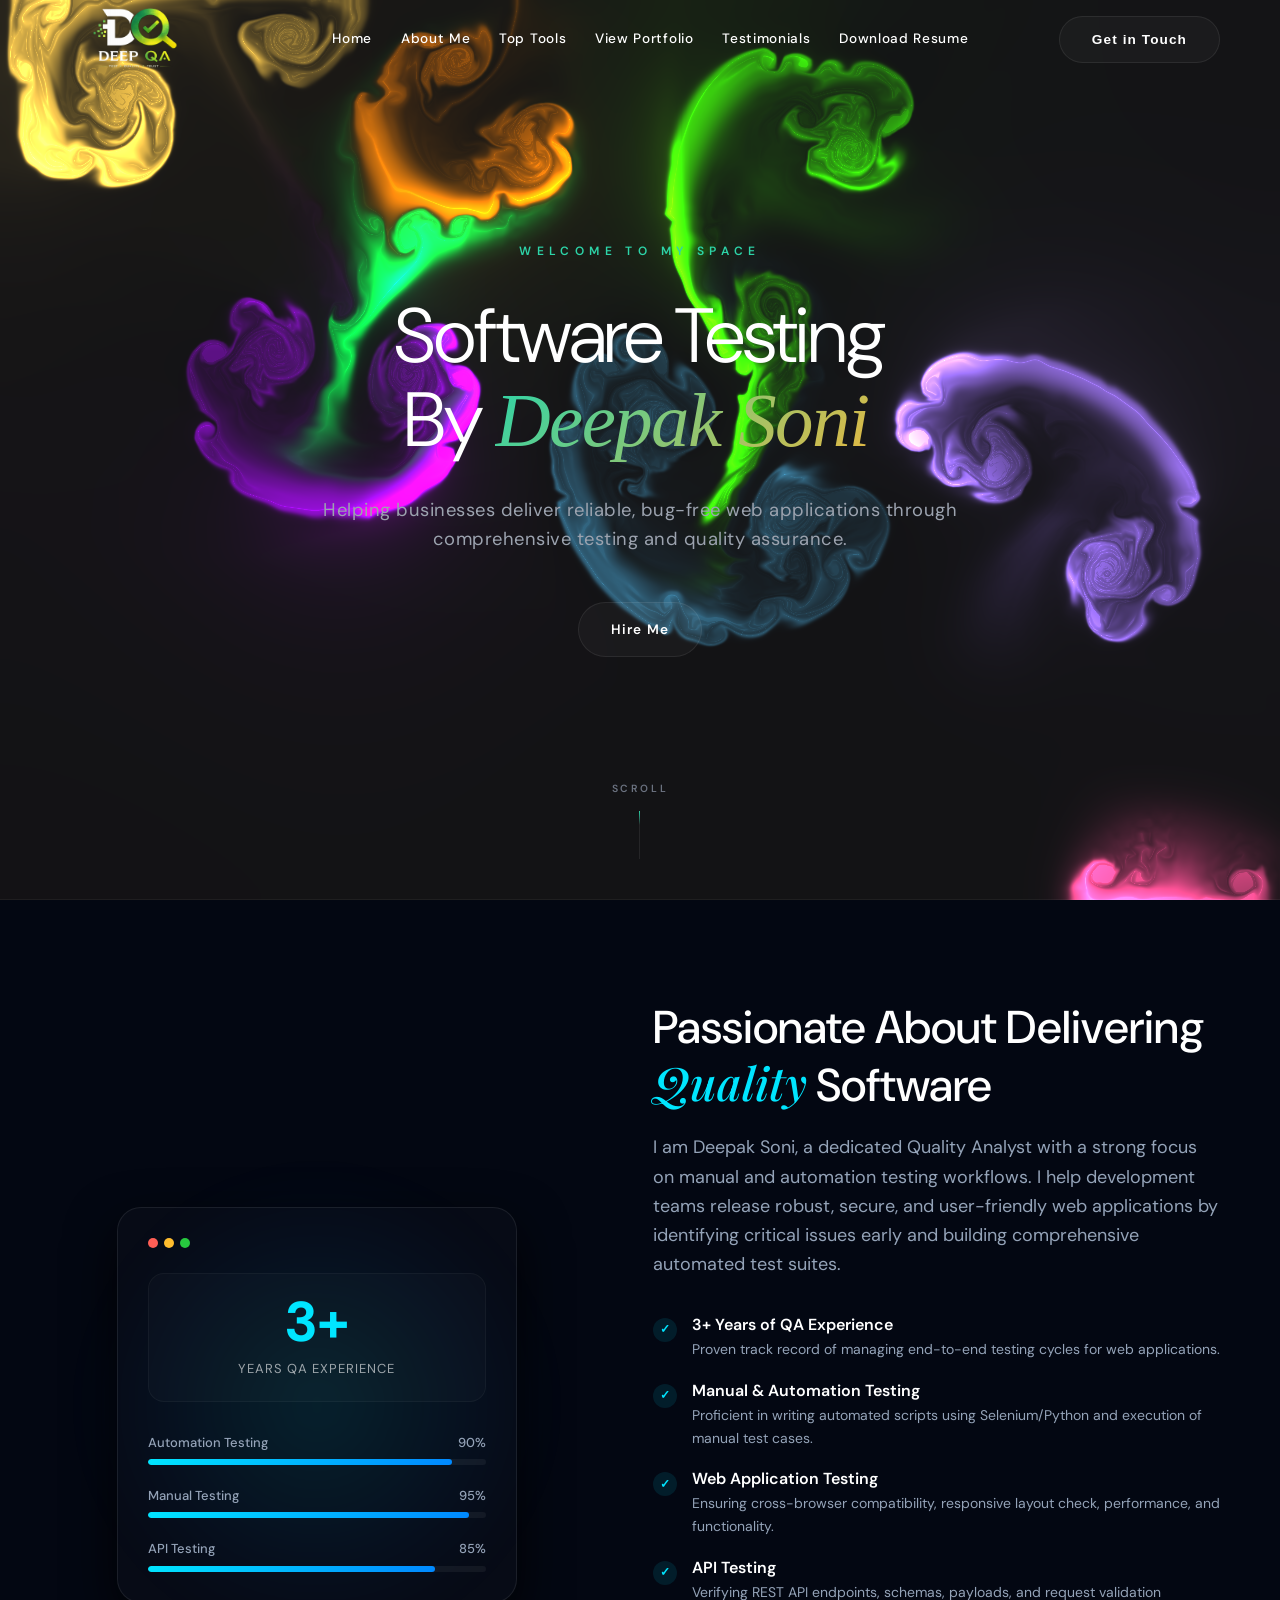
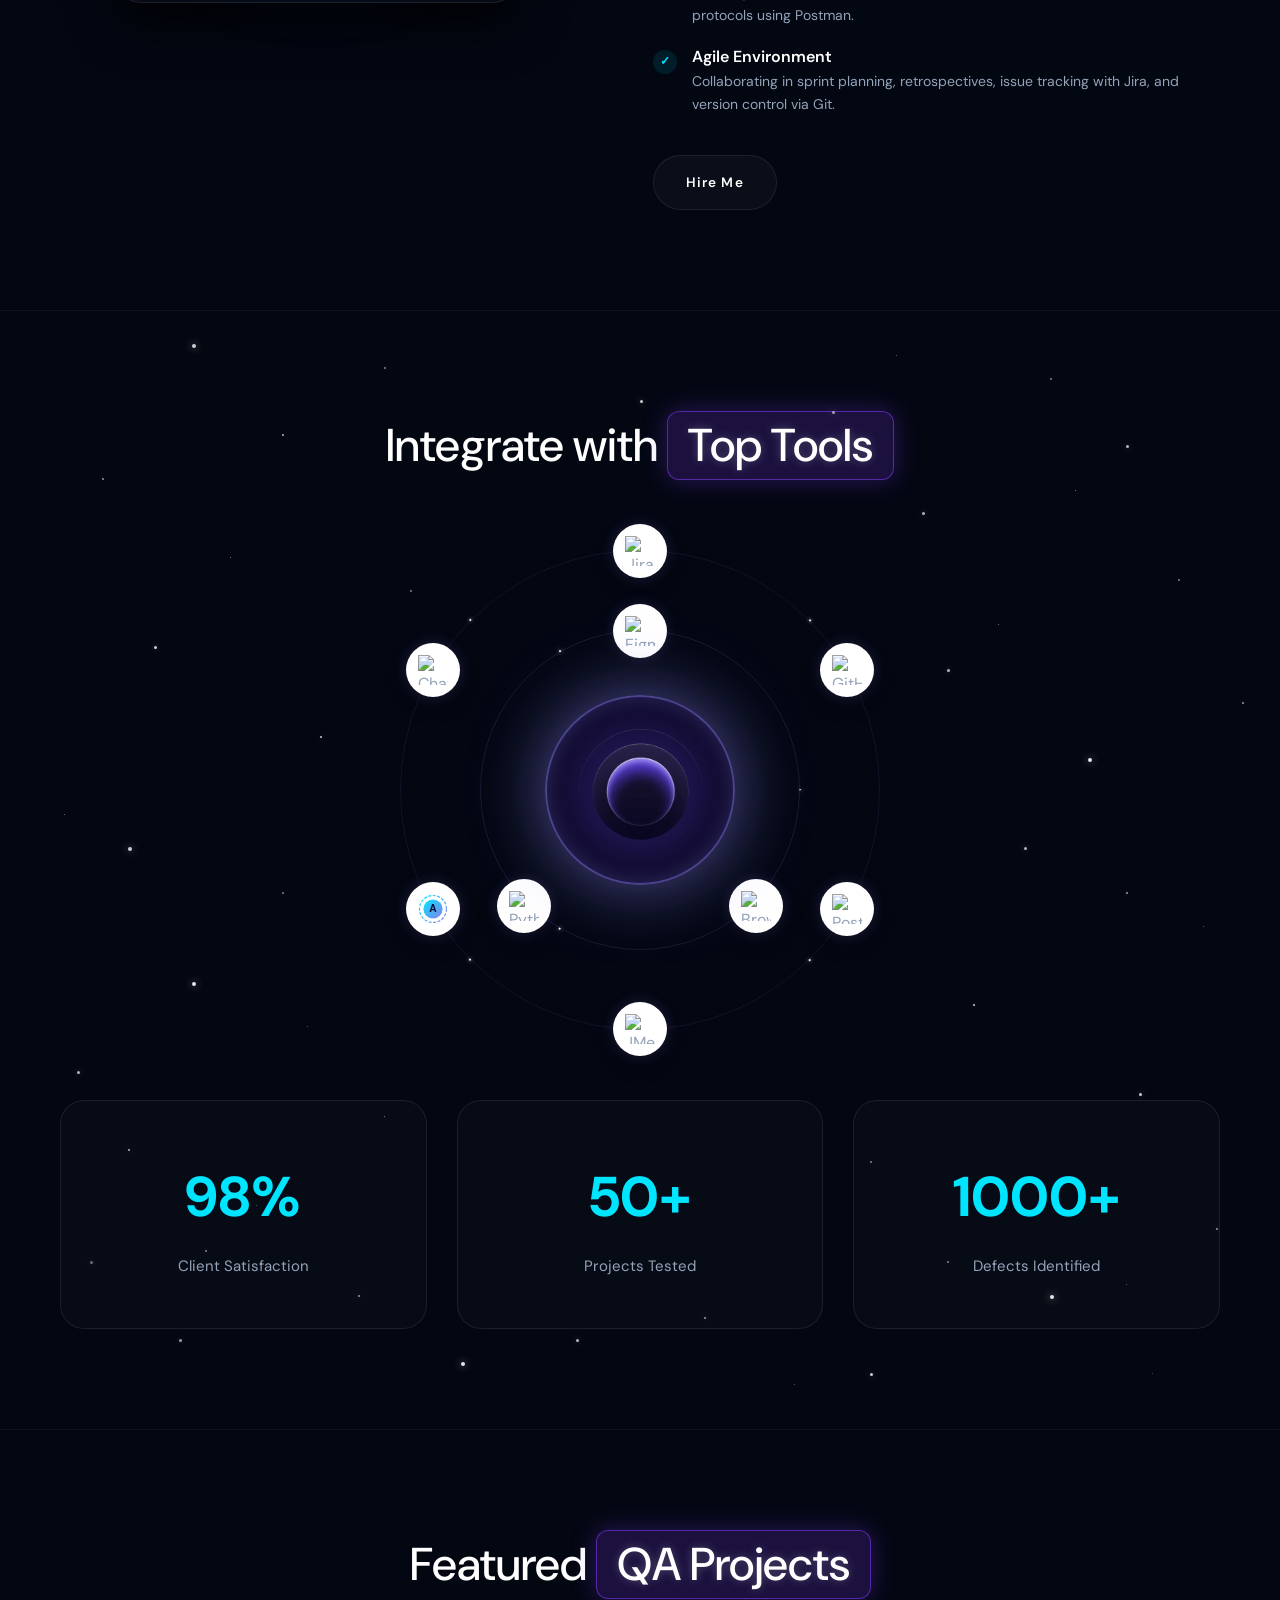
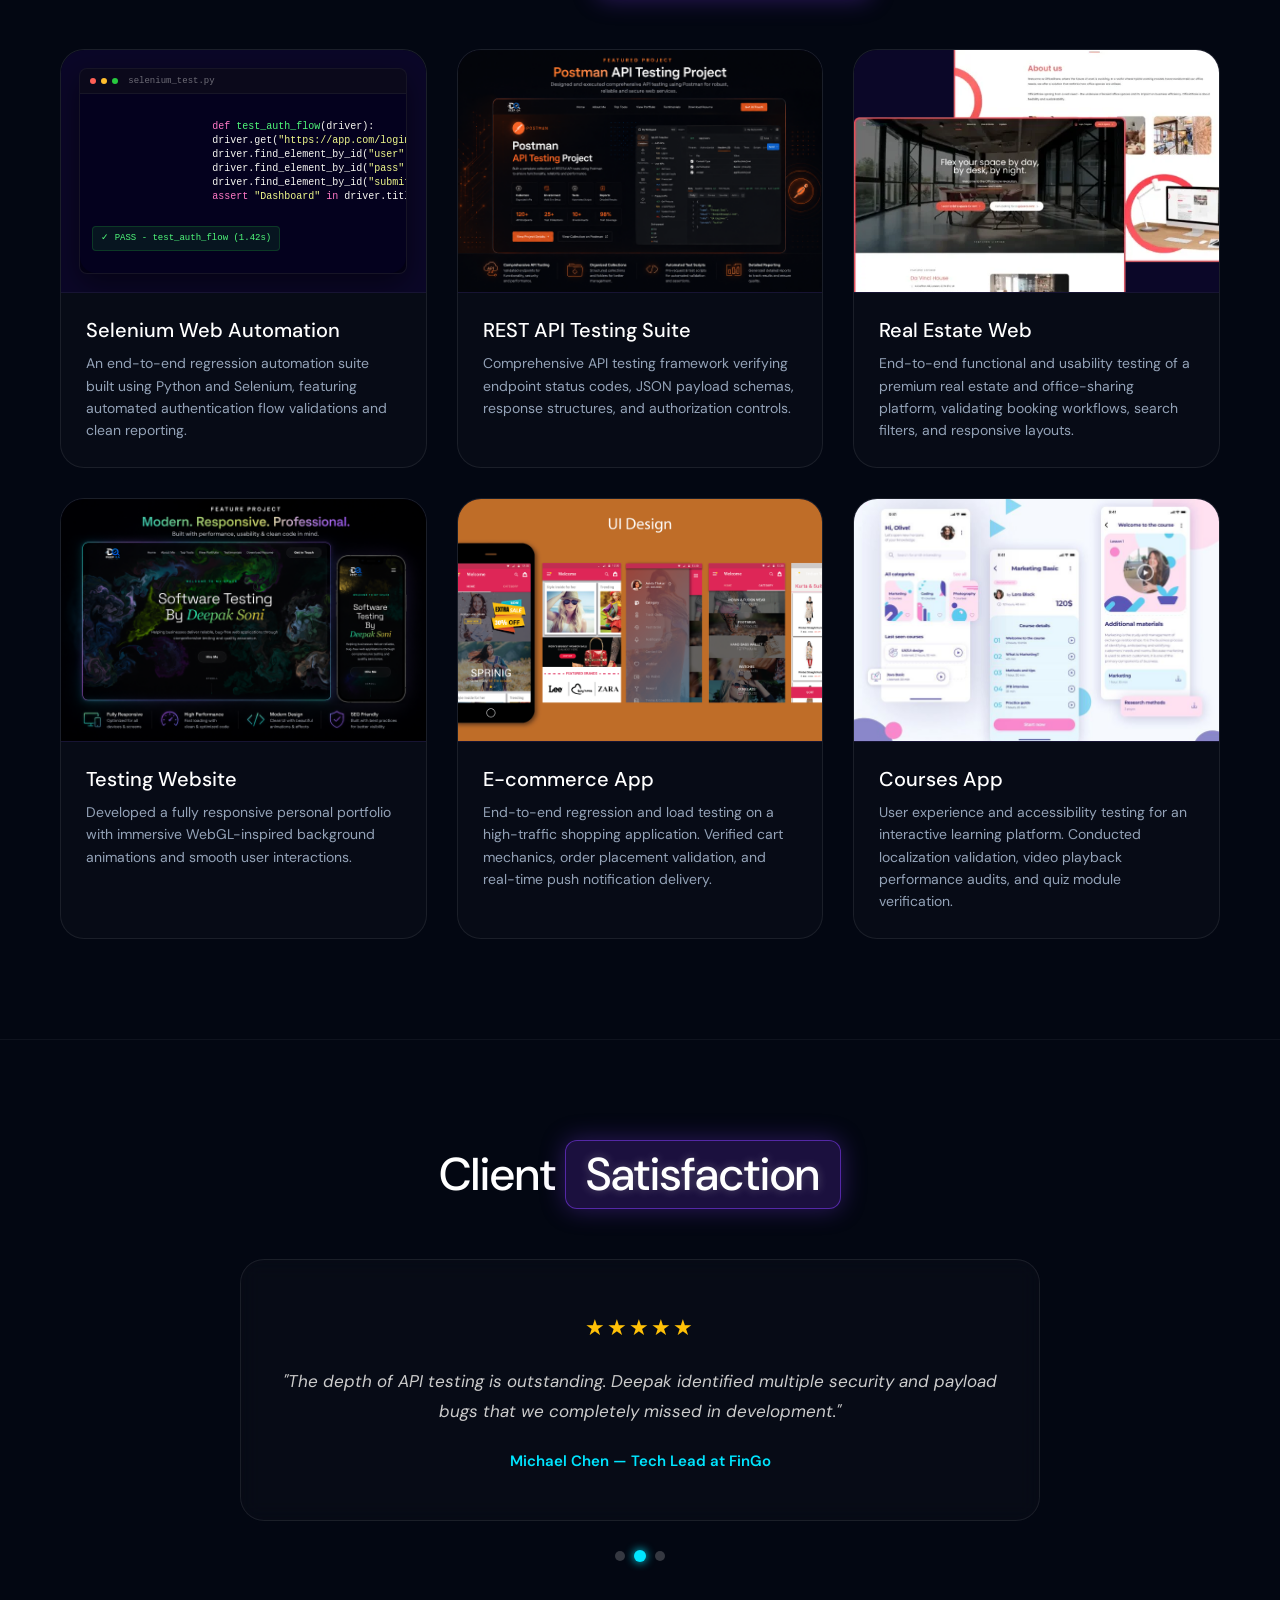
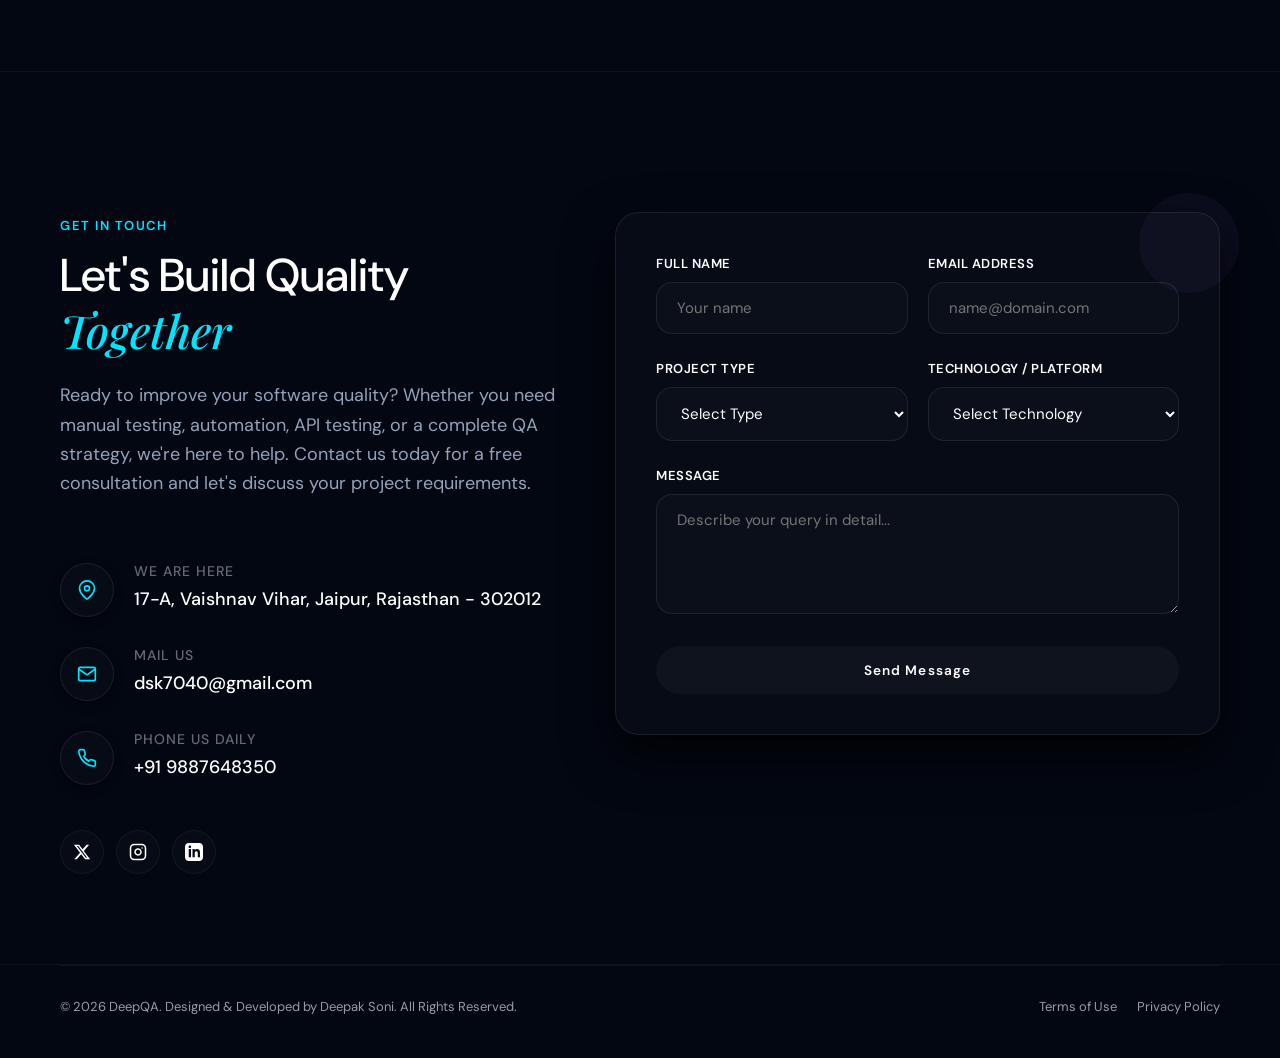
==== commit adbc7092: "Thank u page" ====
--- a/index.html
+++ b/index.html
@@ -638,7 +638,7 @@
 
           <!-- Contact Form Glassmorphic Card -->
           <div class="contact-form-card">
-                        <form id="contactForm" name="contact" method="POST" data-netlify="true" netlify-honeypot="bot-field">
+                        <form id="contactForm" name="contact" method="POST" data-netlify="true" netlify-honeypot="bot-field" action="thankyou.html">
 
               <!-- Required for Netlify -->
               <input type="hidden" name="form-name" value="contact">
--- a/style.css
+++ b/style.css
@@ -4163,4 +4163,113 @@
 .legal-content li {
   margin-bottom: 8px;
   color: var(--text-color);
+}
+
+/* ==========================================================================
+   Thank You Page
+   ========================================================================== */
+.thankyou-section {
+  padding: 140px 0 100px;
+  min-height: 85vh;
+  display: flex;
+  align-items: center;
+  justify-content: center;
+}
+
+.thankyou-container {
+  max-width: 600px;
+  width: 90%;
+  margin: 0 auto;
+  padding: 50px 40px;
+  background: var(--bg-card);
+  border: 1px solid var(--border-color);
+  border-radius: var(--border-radius-lg);
+  backdrop-filter: blur(10px);
+  box-shadow: var(--shadow-lg);
+  text-align: center;
+}
+
+.thankyou-title {
+  font-size: 42px;
+  margin-bottom: 20px;
+  background: var(--accent-gradient);
+  -webkit-background-clip: text;
+  -webkit-text-fill-color: transparent;
+  font-weight: 700;
+}
+
+.thankyou-content {
+  margin-bottom: 35px;
+}
+
+.thankyou-content p {
+  font-size: 16px;
+  color: var(--text-color);
+  line-height: 1.8;
+  margin-bottom: 8px;
+}
+
+.thankyou-content p.thankyou-lead {
+  font-size: 20px;
+  color: var(--dark-color);
+  font-weight: 500;
+  margin-bottom: 15px;
+}
+
+.thankyou-actions {
+  display: flex;
+  justify-content: center;
+  gap: 15px;
+}
+
+/* Success Icon Animations */
+.success-icon-container {
+  display: flex;
+  justify-content: center;
+  margin-bottom: 25px;
+}
+
+.success-icon-bg {
+  width: 80px;
+  height: 80px;
+  border-radius: 50%;
+  background: rgba(0, 229, 255, 0.05);
+  border: 1px solid rgba(0, 229, 255, 0.2);
+  display: flex;
+  align-items: center;
+  justify-content: center;
+  box-shadow: 0 0 30px rgba(0, 229, 255, 0.15);
+}
+
+.success-svg {
+  width: 50px;
+  height: 50px;
+  stroke: #00E5FF;
+  stroke-width: 3;
+  stroke-linecap: round;
+  stroke-linejoin: round;
+}
+
+.success-circle {
+  stroke-dasharray: 166;
+  stroke-dashoffset: 166;
+  animation: stroke-circle 0.6s cubic-bezier(0.65, 0, 0.45, 1) forwards;
+}
+
+.success-check {
+  stroke-dasharray: 48;
+  stroke-dashoffset: 48;
+  animation: stroke-check 0.3s cubic-bezier(0.65, 0, 0.45, 1) 0.6s forwards;
+}
+
+@keyframes stroke-circle {
+  to {
+    stroke-dashoffset: 0;
+  }
+}
+
+@keyframes stroke-check {
+  to {
+    stroke-dashoffset: 0;
+  }
 }
